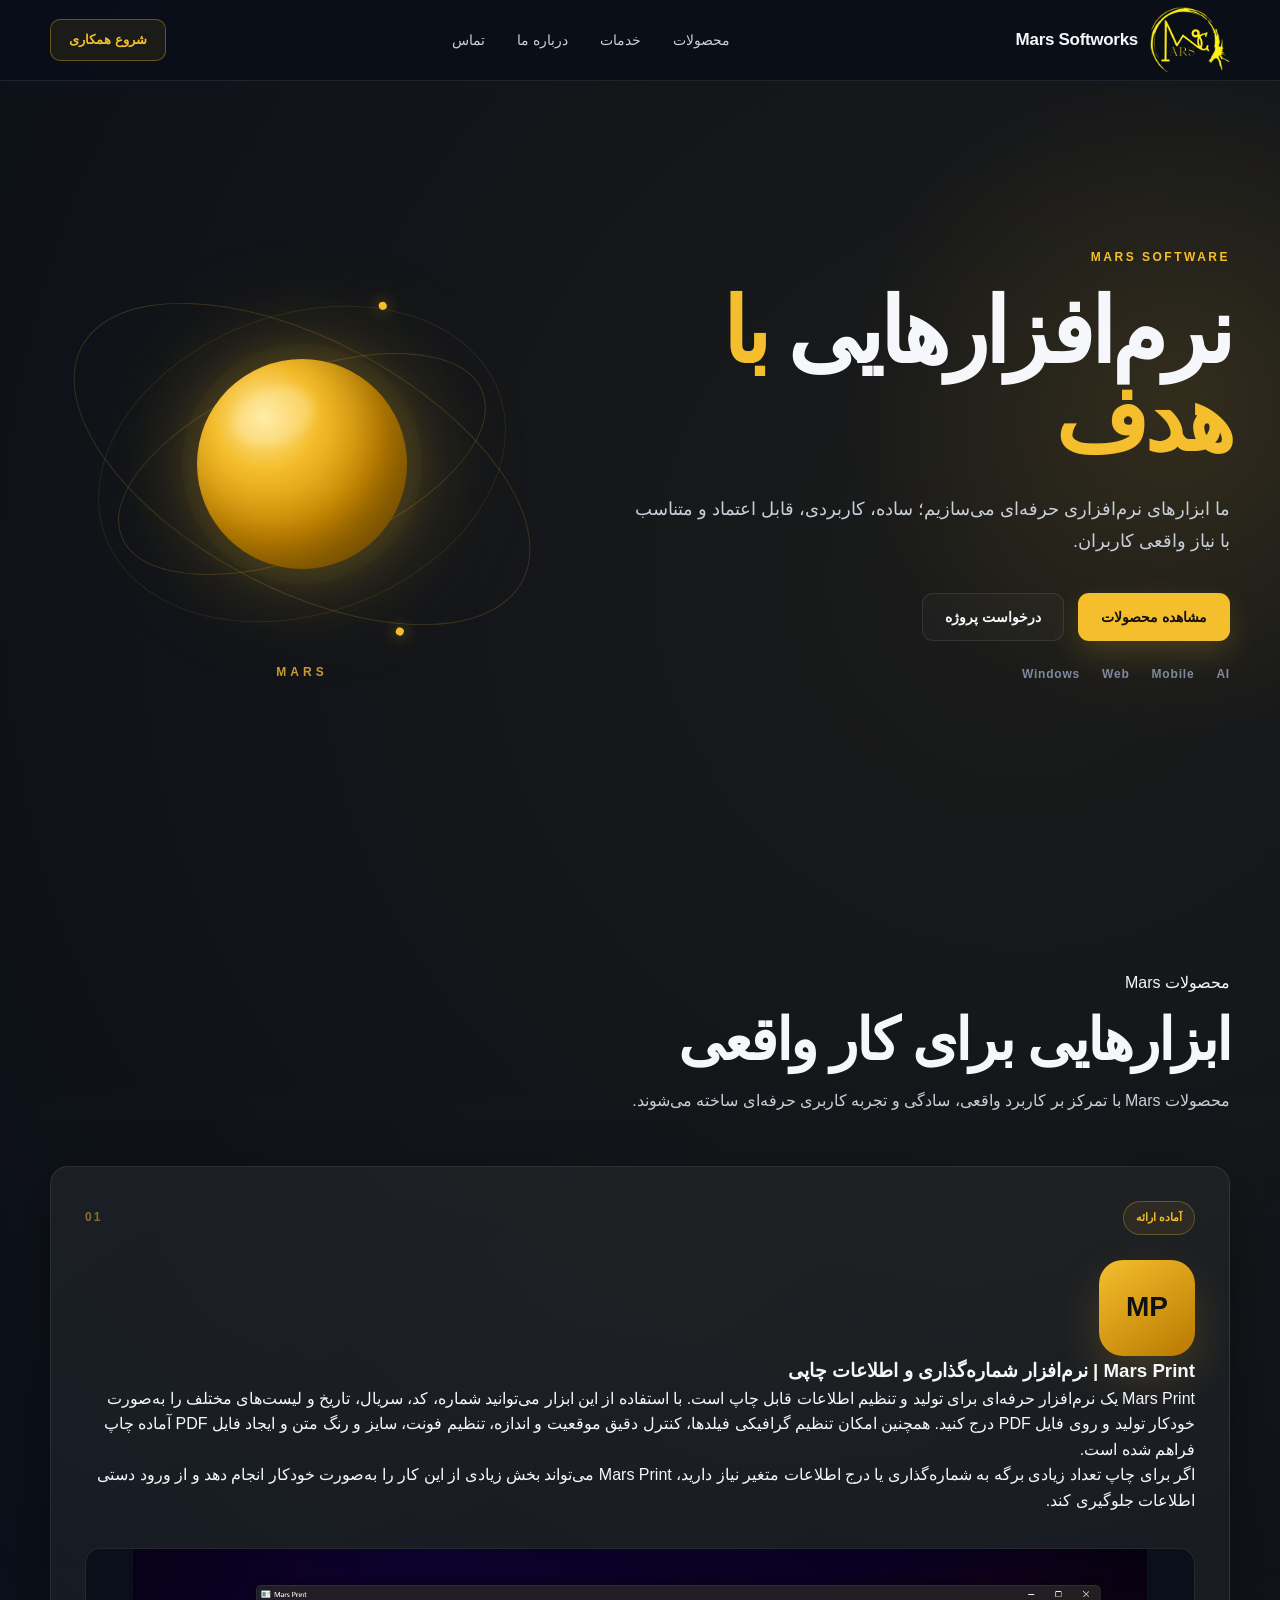
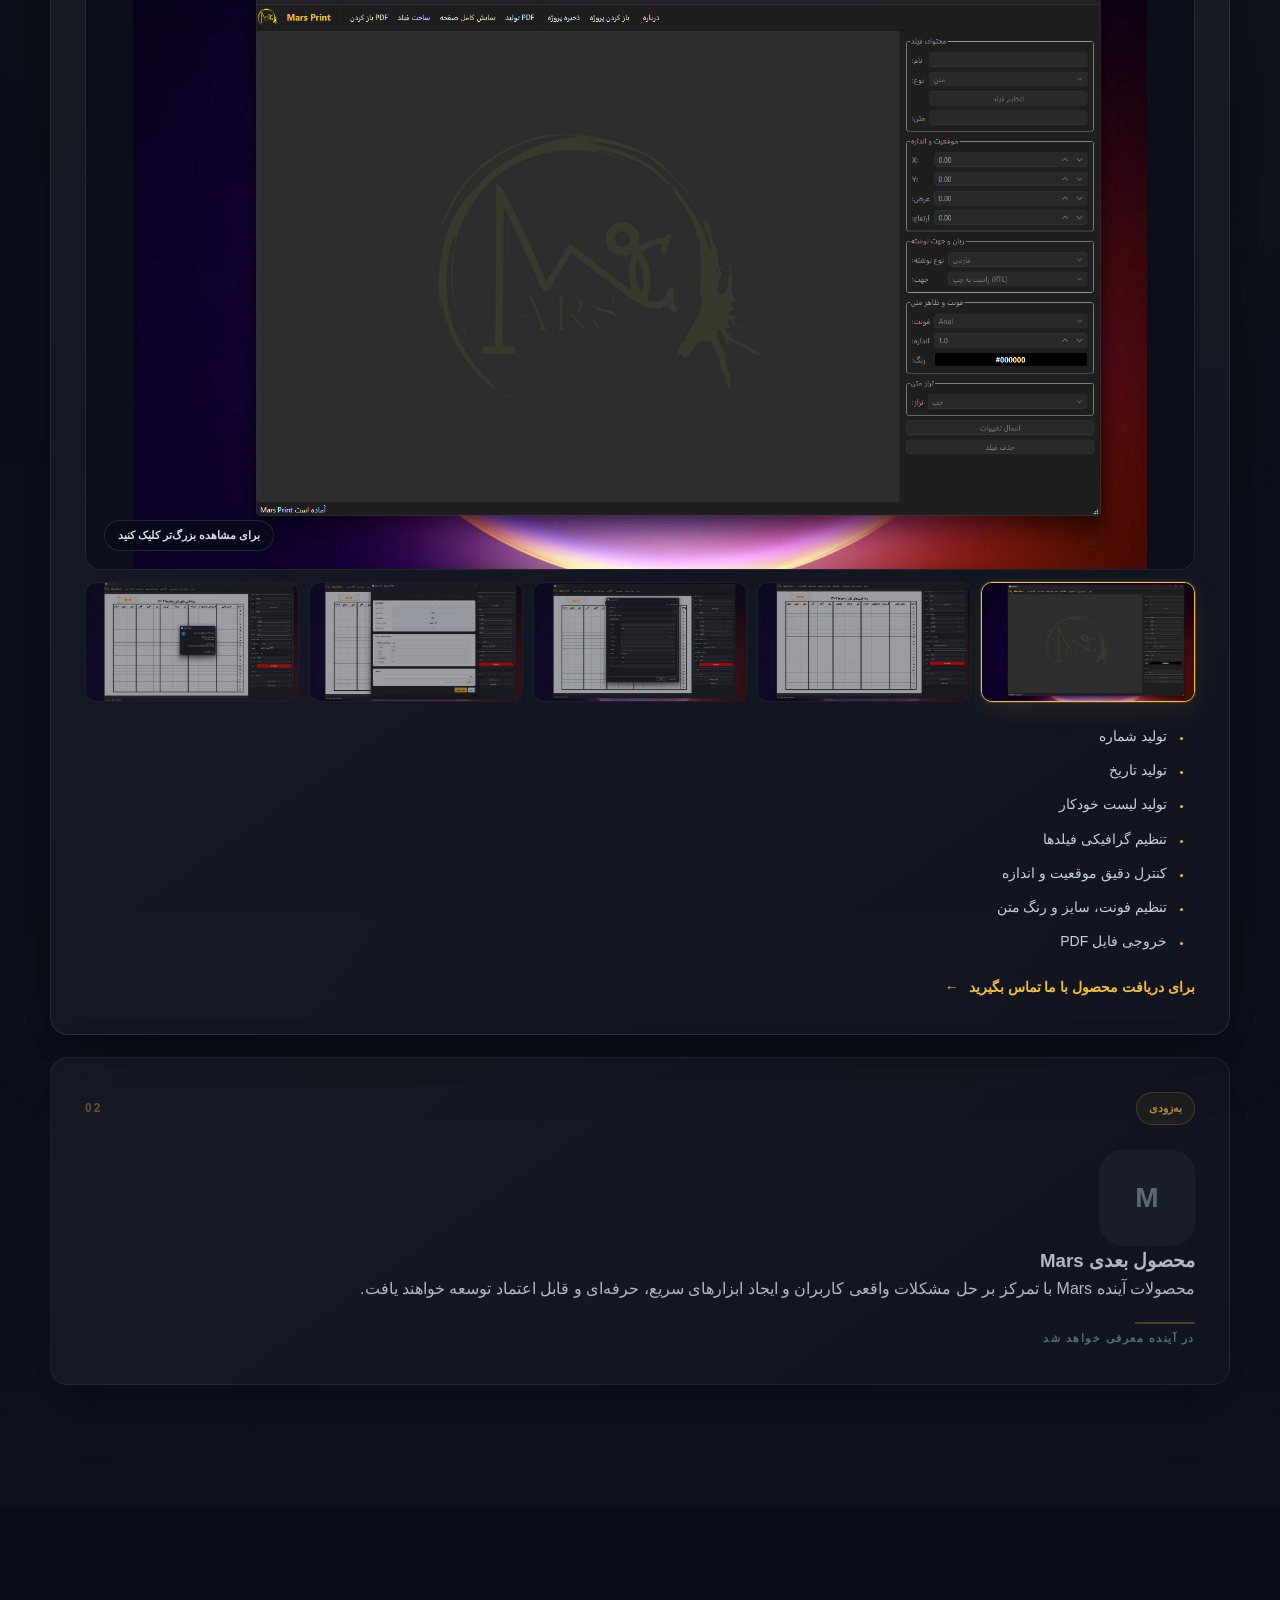
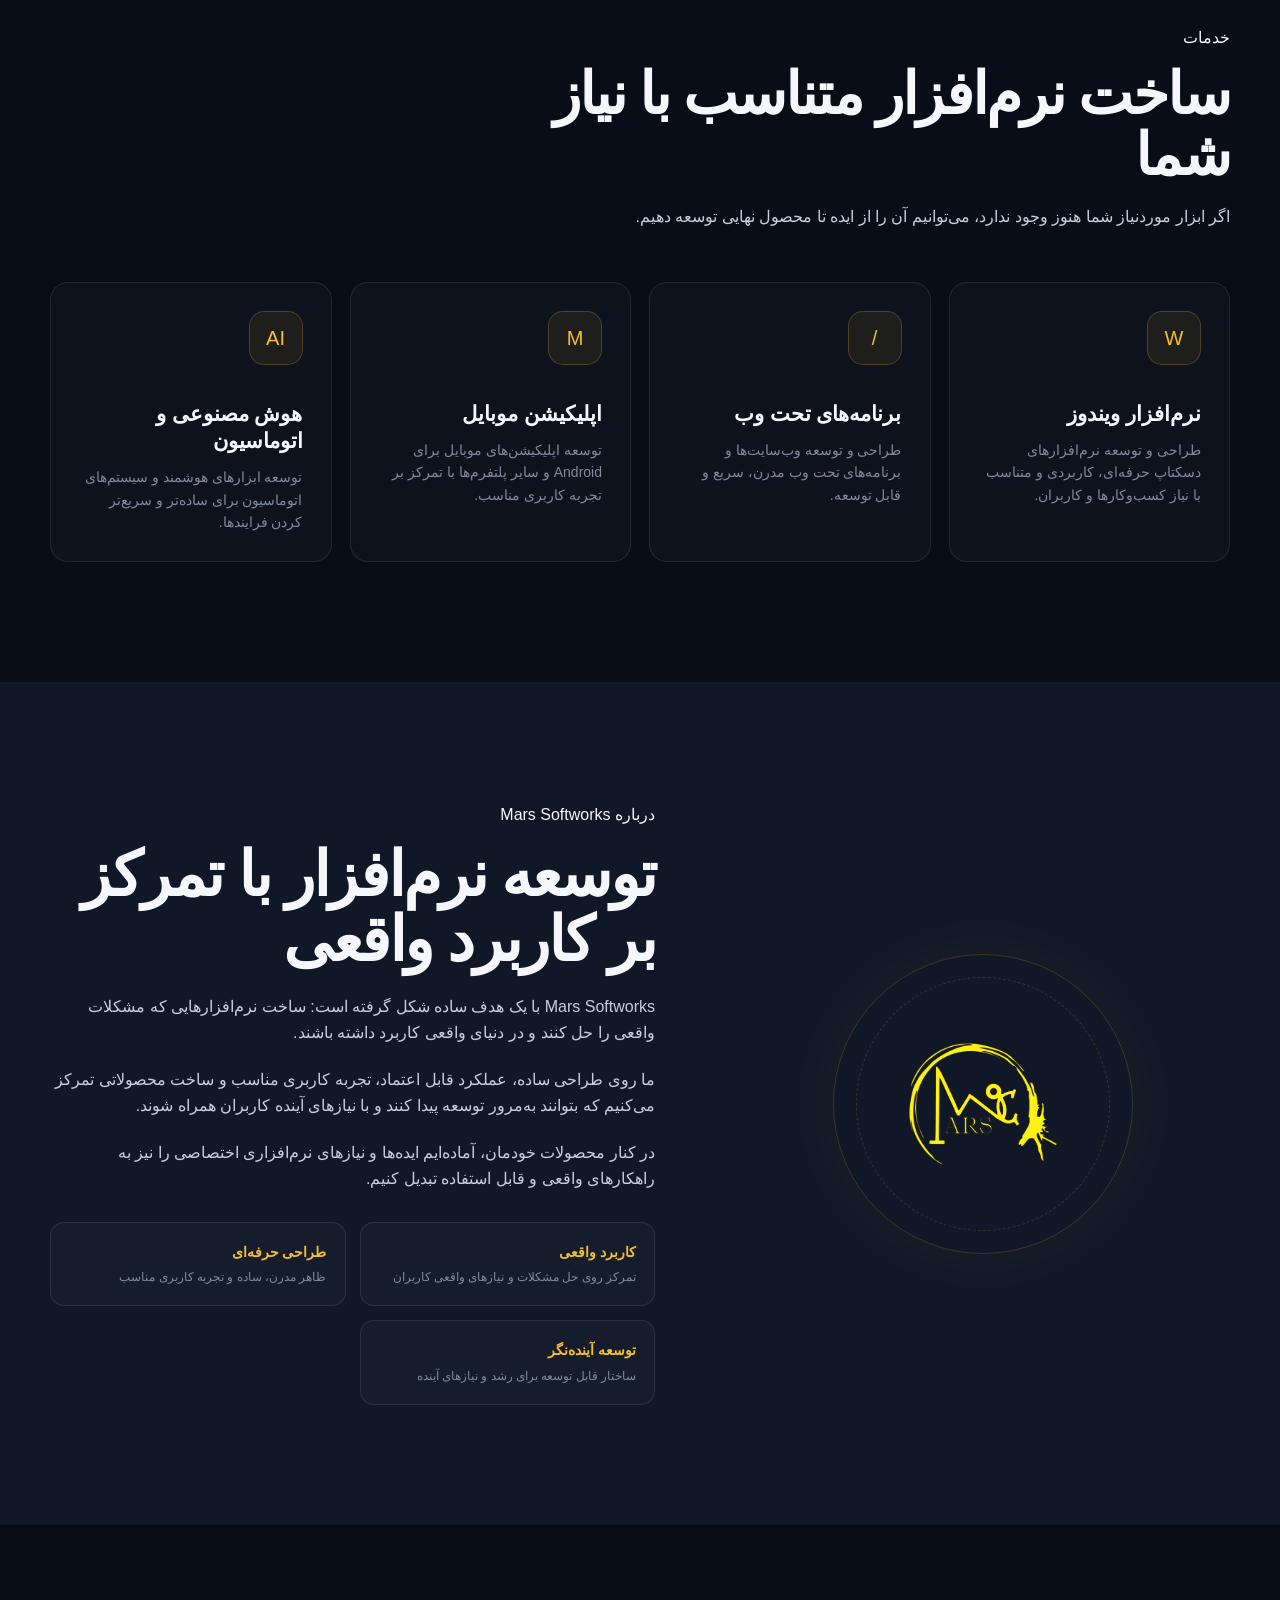
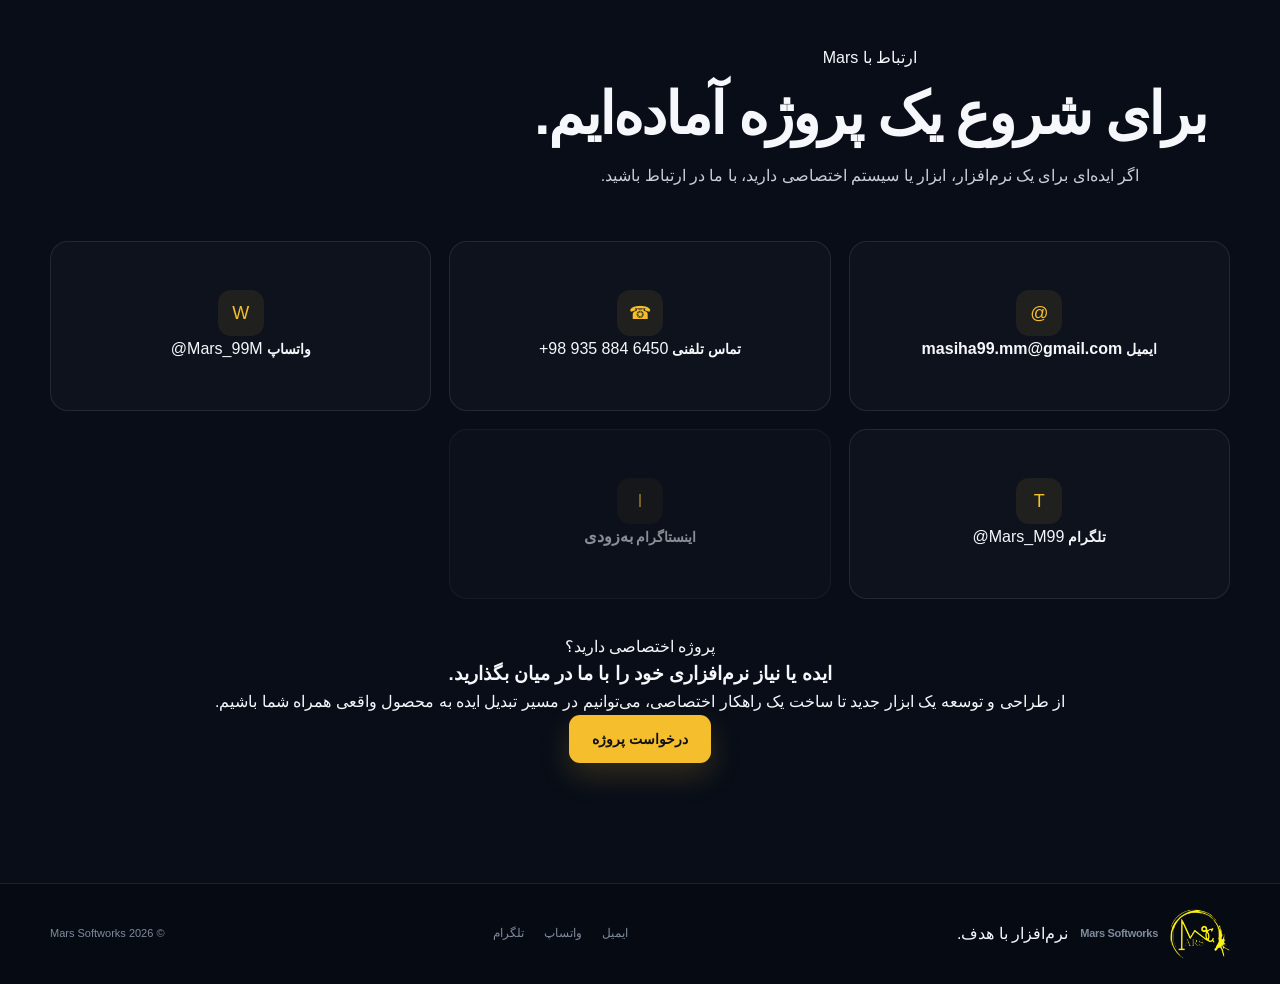
==== index.html @ 49afe0a9 "Initial Mars Softworks website" ====
<!DOCTYPE html>
<html lang="fa" dir="rtl">

<head>

    <meta charset="UTF-8">

    <meta
        name="viewport"
        content="width=device-width, initial-scale=1.0"
    >

    <!-- =========================================================
         اطلاعات پایه SEO
         ========================================================= -->

    <meta
        name="description"
        content="Mars Softworks توسعه‌دهنده نرم‌افزارهای حرفه‌ای ویندوز، وب، موبایل و راهکارهای هوشمند است. Mars Print، نرم‌افزار شماره‌گذاری و تولید اطلاعات قابل چاپ، یکی از محصولات Mars است."
    >

    <meta
        name="robots"
        content="index, follow"
    >

    <meta
        name="author"
        content="Mars Softworks"
    >

    <meta
        name="theme-color"
        content="#080d18"
    >


    <!-- =========================================================
         عنوان صفحه
         ========================================================= -->

    <title>
        Mars Softworks | توسعه نرم‌افزار و Mars Print
    </title>


    <!-- =========================================================
         Open Graph
         برای نمایش بهتر لینک سایت در شبکه‌های اجتماعی
         ========================================================= -->

    <meta
        property="og:type"
        content="website"
    >

    <meta
        property="og:title"
        content="Mars Softworks | نرم‌افزار با هدف"
    >

    <meta
        property="og:description"
        content="توسعه نرم‌افزارهای حرفه‌ای و معرفی محصولات Mars؛ از جمله Mars Print برای شماره‌گذاری و تولید اطلاعات قابل چاپ."
    >

    <meta
        property="og:image"
        content="assets/mars-softworks-logo.png"
    >

    <meta
        property="og:locale"
        content="fa_IR"
    >


    <!-- =========================================================
         Twitter / Social Preview
         ========================================================= -->

    <meta
        name="twitter:card"
        content="summary_large_image"
    >

    <meta
        name="twitter:title"
        content="Mars Softworks | نرم‌افزار با هدف"
    >

    <meta
        name="twitter:description"
        content="توسعه نرم‌افزارهای حرفه‌ای و معرفی محصولات Mars."
    >

    <meta
        name="twitter:image"
        content="assets/mars-softworks-logo.png"
    >


    <!-- =========================================================
         CSS
         ========================================================= -->

    <link
        rel="stylesheet"
        href="style.css"
    >


    <!-- =========================================================
         Structured Data
         معرفی برند Mars Softworks
         ========================================================= -->

    <script type="application/ld+json">
    {
        "@context": "https://schema.org",
        "@type": "Organization",
        "name": "Mars Softworks",
        "description": "توسعه‌دهنده نرم‌افزارهای حرفه‌ای ویندوز، وب، موبایل و راهکارهای هوشمند.",
        "logo": "assets/mars-softworks-logo.png",
        "email": "masiha99.mm@gmail.com",
        "telephone": "+989358846450"
    }
    </script>


    <!-- =========================================================
         Structured Data
         معرفی Mars Print به عنوان محصول نرم‌افزاری
         ========================================================= -->

    <script type="application/ld+json">
    {
        "@context": "https://schema.org",
        "@type": "SoftwareApplication",
        "name": "Mars Print",
        "applicationCategory": "BusinessApplication",
        "operatingSystem": "Windows",
        "description": "نرم‌افزار حرفه‌ای برای تولید، تنظیم و درج شماره، کد، سریال، تاریخ و اطلاعات قابل چاپ و ایجاد فایل PDF آماده چاپ.",
        "publisher": {
            "@type": "Organization",
            "name": "Mars Softworks"
        },
        "image": [
            "assets/images/products/mars_print/1.png",
            "assets/images/products/mars_print/2.png",
            "assets/images/products/mars_print/3.png",
            "assets/images/products/mars_print/4.png",
            "assets/images/products/mars_print/5.png"
        ]
    }
    </script>

</head>


<body>


    <!-- =========================================================
         هدر سایت
         ========================================================= -->

    <header class="site-header">

        <div class="container header-inner">


            <!-- لوگو و نام برند -->

            <a
                href="#top"
                class="brand"
                aria-label="Mars Softworks"
            >

                <img
                    src="assets/mars-softworks-logo.png"
                    alt="لوگوی Mars Softworks"
                    class="brand-logo"
                >

                <span class="brand-name">
                    Mars Softworks
                </span>

            </a>


            <!-- منوی اصلی -->

            <nav
                class="main-nav"
                aria-label="منوی اصلی"
            >

                <a href="#products">
                    محصولات
                </a>

                <a href="#services">
                    خدمات
                </a>

                <a href="#about">
                    درباره ما
                </a>

                <a href="#contact">
                    تماس
                </a>

            </nav>


            <!-- دکمه اصلی هدر -->

            <a
                href="#contact"
                class="header-cta"
            >
                شروع همکاری
            </a>


        </div>

    </header>



    <!-- =========================================================
         محتوای اصلی
         ========================================================= -->

    <main id="top">


        <!-- =====================================================
             بخش Hero
             ===================================================== -->

        <section
            class="hero"
            aria-labelledby="hero-title"
        >

            <div class="container hero-grid">


                <!-- متن Hero -->

                <div class="hero-content">


                    <span class="eyebrow">
                        MARS SOFTWARE
                    </span>


                    <h1 id="hero-title">

                        نرم‌افزارهایی

                        <span>
                            با هدف
                        </span>

                    </h1>


                    <p class="hero-text">

                        ما ابزارهای نرم‌افزاری حرفه‌ای می‌سازیم؛
                        ساده، کاربردی، قابل اعتماد و متناسب با نیاز واقعی کاربران.

                    </p>


                    <div class="hero-actions">

                        <a
                            href="#products"
                            class="btn btn-primary"
                        >
                            مشاهده محصولات
                        </a>


                        <a
                            href="#contact"
                            class="btn btn-secondary"
                        >
                            درخواست پروژه
                        </a>

                    </div>


                    <div class="hero-meta">

                        <span>
                            Windows
                        </span>

                        <span>
                            Web
                        </span>

                        <span>
                            Mobile
                        </span>

                        <span>
                            AI
                        </span>

                    </div>


                </div>



                <!-- =================================================
                     تصویر / المان مریخ
                     ================================================= -->

                <div class="hero-visual">

                    <div class="planet-system">

                        <div class="orbit orbit-1"></div>

                        <div class="orbit orbit-2"></div>

                        <div class="orbit orbit-3"></div>


                        <div class="planet-glow">

                            <div class="planet">

                                <span class="planet-highlight"></span>

                            </div>

                        </div>


                        <div class="planet-label">
                            MARS
                        </div>

                    </div>

                </div>


            </div>

        </section>



        <!-- =====================================================
             محصولات
             ===================================================== -->

        <section
            id="products"
            class="section products-section"
            aria-labelledby="products-title"
        >

            <div class="container">


                <div class="section-heading">

                    <span class="section-kicker">
                        محصولات Mars
                    </span>

                    <h2 id="products-title">
                        ابزارهایی برای کار واقعی
                    </h2>

                    <p>
                        محصولات Mars با تمرکز بر کاربرد واقعی،
                        سادگی و تجربه کاربری حرفه‌ای ساخته می‌شوند.
                    </p>

                </div>



                <div class="products-grid">


                    <!-- =================================================
                         Mars Print
                         ================================================= -->

                    <article class="product-card featured-product">


                        <div class="product-card-top">

                            <span class="product-status">
                                آماده ارائه
                            </span>

                            <span class="product-number">
                                01
                            </span>

                        </div>


                        <div
                            class="product-icon"
                            aria-hidden="true"
                        >
                            MP
                        </div>


                        <h3>
                            Mars Print | نرم‌افزار شماره‌گذاری و اطلاعات چاپی
                        </h3>


                        <p>
                            Mars Print یک نرم‌افزار حرفه‌ای برای تولید و تنظیم اطلاعات قابل چاپ است.
                            با استفاده از این ابزار می‌توانید شماره، کد، سریال، تاریخ و لیست‌های مختلف
                            را به‌صورت خودکار تولید و روی فایل PDF درج کنید.
                            همچنین امکان تنظیم گرافیکی فیلدها، کنترل دقیق موقعیت و اندازه،
                            تنظیم فونت، سایز و رنگ متن و ایجاد فایل PDF آماده چاپ فراهم شده است.
                        </p>


                        <p>
                            اگر برای چاپ تعداد زیادی برگه به شماره‌گذاری یا درج اطلاعات متغیر نیاز دارید،
                            Mars Print می‌تواند بخش زیادی از این کار را به‌صورت خودکار انجام دهد
                            و از ورود دستی اطلاعات جلوگیری کند.
                        </p>



                        <!-- =================================================
                             گالری تصاویر Mars Print
                             ================================================= -->

                        <div class="mars-print-gallery">


                            <!-- تصویر اصلی -->

                            <button
                                type="button"
                                class="mars-print-main-image"
                                data-gallery-open="0"
                                aria-label="مشاهده تصویر بزرگ Mars Print"
                            >

                                <img
                                    src="assets/images/products/mars_print/1.png"
                                    alt="نمای اصلی نرم‌افزار Mars Print برای شماره‌گذاری و چاپ PDF"
                                    id="marsPrintMainImage"
                                >

                                <span class="gallery-zoom-hint">
                                    برای مشاهده بزرگ‌تر کلیک کنید
                                </span>

                            </button>



                            <!-- تصاویر کوچک -->

                            <div
                                class="mars-print-thumbnails"
                                aria-label="تصاویر Mars Print"
                            >


                                <button
                                    type="button"
                                    class="mars-print-thumbnail active"
                                    data-gallery-index="0"
                                    aria-label="مشاهده تصویر ۱ Mars Print"
                                >

                                    <img
                                        src="assets/images/products/mars_print/1.png"
                                        alt="تصویر ۱ نرم‌افزار Mars Print"
                                    >

                                </button>


                                <button
                                    type="button"
                                    class="mars-print-thumbnail"
                                    data-gallery-index="1"
                                    aria-label="مشاهده تصویر ۲ Mars Print"
                                >

                                    <img
                                        src="assets/images/products/mars_print/2.png"
                                        alt="تصویر ۲ نرم‌افزار Mars Print"
                                    >

                                </button>


                                <button
                                    type="button"
                                    class="mars-print-thumbnail"
                                    data-gallery-index="2"
                                    aria-label="مشاهده تصویر ۳ Mars Print"
                                >

                                    <img
                                        src="assets/images/products/mars_print/3.png"
                                        alt="تصویر ۳ نرم‌افزار Mars Print"
                                    >

                                </button>


                                <button
                                    type="button"
                                    class="mars-print-thumbnail"
                                    data-gallery-index="3"
                                    aria-label="مشاهده تصویر ۴ Mars Print"
                                >

                                    <img
                                        src="assets/images/products/mars_print/4.png"
                                        alt="تصویر ۴ نرم‌افزار Mars Print"
                                    >

                                </button>


                                <button
                                    type="button"
                                    class="mars-print-thumbnail"
                                    data-gallery-index="4"
                                    aria-label="مشاهده تصویر ۵ Mars Print"
                                >

                                    <img
                                        src="assets/images/products/mars_print/5.png"
                                        alt="تصویر ۵ نرم‌افزار Mars Print"
                                    >

                                </button>


                            </div>

                        </div>



                        <!-- =================================================
                             قابلیت‌های محصول
                             ================================================= -->

                        <ul class="product-features">

                            <li>
                                تولید شماره
                            </li>

                            <li>
                                تولید تاریخ
                            </li>

                            <li>
                                تولید لیست خودکار
                            </li>

                            <li>
                                تنظیم گرافیکی فیلدها
                            </li>

                            <li>
                                کنترل دقیق موقعیت و اندازه
                            </li>

                            <li>
                                تنظیم فونت، سایز و رنگ متن
                            </li>

                            <li>
                                خروجی فایل PDF
                            </li>

                        </ul>



                        <a
                            href="#contact"
                            class="product-link"
                        >

                            برای دریافت محصول با ما تماس بگیرید

                            <span aria-hidden="true">
                                ←
                            </span>

                        </a>


                    </article>



                    <!-- =================================================
                         محصول آینده
                         ================================================= -->

                    <article class="product-card future-product">


                        <div class="product-card-top">

                            <span class="product-status">
                                به‌زودی
                            </span>

                            <span class="product-number">
                                02
                            </span>

                        </div>


                        <div
                            class="product-icon muted-icon"
                            aria-hidden="true"
                        >
                            M
                        </div>


                        <h3>
                            محصول بعدی Mars
                        </h3>


                        <p>

                            محصولات آینده Mars با تمرکز بر حل
                            مشکلات واقعی کاربران و ایجاد ابزارهای
                            سریع، حرفه‌ای و قابل اعتماد توسعه خواهند یافت.

                        </p>


                        <div
                            class="future-line"
                            aria-hidden="true"
                        >

                            <span></span>

                            <span></span>

                            <span></span>

                        </div>


                        <span class="coming-soon">
                            در آینده معرفی خواهد شد
                        </span>


                    </article>


                </div>


            </div>

        </section>



        <!-- =====================================================
             خدمات
             ===================================================== -->

        <section
            id="services"
            class="section services-section"
            aria-labelledby="services-title"
        >

            <div class="container">


                <div class="section-heading">

                    <span class="section-kicker">
                        خدمات
                    </span>

                    <h2 id="services-title">
                        ساخت نرم‌افزار متناسب با نیاز شما
                    </h2>

                    <p>
                        اگر ابزار موردنیاز شما هنوز وجود ندارد،
                        می‌توانیم آن را از ایده تا محصول نهایی توسعه دهیم.
                    </p>

                </div>



                <div class="services-grid">


                    <!-- Windows -->

                    <article class="service-card">

                        <div
                            class="service-icon"
                            aria-hidden="true"
                        >
                            W
                        </div>

                        <h3>
                            نرم‌افزار ویندوز
                        </h3>

                        <p>
                            طراحی و توسعه نرم‌افزارهای دسکتاپ حرفه‌ای،
                            کاربردی و متناسب با نیاز کسب‌وکارها و کاربران.
                        </p>

                    </article>



                    <!-- Web -->

                    <article class="service-card">

                        <div
                            class="service-icon"
                            aria-hidden="true"
                        >
                            /
                        </div>

                        <h3>
                            برنامه‌های تحت وب
                        </h3>

                        <p>
                            طراحی و توسعه وب‌سایت‌ها و برنامه‌های تحت وب
                            مدرن، سریع و قابل توسعه.
                        </p>

                    </article>



                    <!-- Mobile -->

                    <article class="service-card">

                        <div
                            class="service-icon"
                            aria-hidden="true"
                        >
                            M
                        </div>

                        <h3>
                            اپلیکیشن موبایل
                        </h3>

                        <p>
                            توسعه اپلیکیشن‌های موبایل برای Android و سایر
                            پلتفرم‌ها با تمرکز بر تجربه کاربری مناسب.
                        </p>

                    </article>



                    <!-- AI -->

                    <article class="service-card">

                        <div
                            class="service-icon"
                            aria-hidden="true"
                        >
                            AI
                        </div>

                        <h3>
                            هوش مصنوعی و اتوماسیون
                        </h3>

                        <p>
                            توسعه ابزارهای هوشمند و سیستم‌های اتوماسیون
                            برای ساده‌تر و سریع‌تر کردن فرایندها.
                        </p>

                    </article>


                </div>


            </div>

        </section>



        <!-- =====================================================
             درباره Mars
             ===================================================== -->

        <section
            id="about"
            class="section about-section"
            aria-labelledby="about-title"
        >

            <div class="container about-grid">


                <div class="about-visual">

                    <div class="about-logo-ring">

                        <img
                            src="assets/mars-softworks-logo.png"
                            alt="لوگوی Mars Softworks"
                        >

                    </div>

                </div>



                <div class="about-content">

                    <span class="section-kicker">
                        درباره Mars Softworks
                    </span>


                    <h2 id="about-title">
                        توسعه نرم‌افزار با تمرکز بر کاربرد واقعی
                    </h2>


                    <p>
                        Mars Softworks با یک هدف ساده شکل گرفته است:
                        ساخت نرم‌افزارهایی که مشکلات واقعی را حل کنند و در دنیای واقعی کاربرد داشته باشند.
                    </p>


                    <p>
                        ما روی طراحی ساده، عملکرد قابل اعتماد، تجربه کاربری مناسب و ساخت محصولاتی تمرکز می‌کنیم
                        که بتوانند به‌مرور توسعه پیدا کنند و با نیازهای آینده کاربران همراه شوند.
                    </p>


                    <p>
                        در کنار محصولات خودمان، آماده‌ایم ایده‌ها و نیازهای نرم‌افزاری اختصاصی را نیز
                        به راهکارهای واقعی و قابل استفاده تبدیل کنیم.
                    </p>



                    <div class="about-points">


                        <div class="about-point">

                            <strong>
                                کاربرد واقعی
                            </strong>

                            <span>
                                تمرکز روی حل مشکلات و نیازهای واقعی کاربران
                            </span>

                        </div>


                        <div class="about-point">

                            <strong>
                                طراحی حرفه‌ای
                            </strong>

                            <span>
                                ظاهر مدرن، ساده و تجربه کاربری مناسب
                            </span>

                        </div>


                        <div class="about-point">

                            <strong>
                                توسعه آینده‌نگر
                            </strong>

                            <span>
                                ساختار قابل توسعه برای رشد و نیازهای آینده
                            </span>

                        </div>


                    </div>


                </div>


            </div>

        </section>



        <!-- =====================================================
             تماس
             ===================================================== -->

        <section
            id="contact"
            class="section contact-section"
            aria-labelledby="contact-title"
        >

            <div class="container">


                <div class="section-heading contact-heading">

                    <span class="section-kicker">
                        ارتباط با Mars
                    </span>

                    <h2 id="contact-title">
                        برای شروع یک پروژه آماده‌ایم.
                    </h2>

                    <p>
                        اگر ایده‌ای برای یک نرم‌افزار،
                        ابزار یا سیستم اختصاصی دارید،
                        با ما در ارتباط باشید.
                    </p>

                </div>



                <div class="contact-grid">


                    <!-- =================================================
                         ایمیل
                         ================================================= -->

                    <a
                        href="mailto:masiha99.mm@gmail.com"
                        class="contact-card"
                    >

                        <span
                            class="contact-icon"
                            aria-hidden="true"
                        >
                            @
                        </span>

                        <div>

                            <span class="contact-label">
                                ایمیل
                            </span>

                            <strong>
                                masiha99.mm@gmail.com
                            </strong>

                        </div>

                    </a>



                    <!-- =================================================
                         تماس تلفنی
                         ================================================= -->

                    <a
                        href="tel:+989358846450"
                        class="contact-card"
                    >

                        <span
                            class="contact-icon"
                            aria-hidden="true"
                        >
                            ☎
                        </span>

                        <div>

                            <span class="contact-label">
                                تماس تلفنی
                            </span>

                            <span class="contact-ltr">
                                +98 935 884 6450
                            </span>

                        </div>

                    </a>



                    <!-- =================================================
                         واتساپ
                         ================================================= -->

                    <a
                        href="https://wa.me/989358846450"
                        target="_blank"
                        rel="noopener noreferrer"
                        class="contact-card"
                    >

                        <span
                            class="contact-icon"
                            aria-hidden="true"
                        >
                            W
                        </span>

                        <div>

                            <span class="contact-label">
                                واتساپ
                            </span>

                            <span class="contact-ltr">
                                @Mars_99M
                            </span>

                        </div>

                    </a>



                    <!-- =================================================
                         تلگرام
                         ================================================= -->

                    <a
                        href="https://t.me/Mars_M99"
                        target="_blank"
                        rel="noopener noreferrer"
                        class="contact-card"
                    >

                        <span
                            class="contact-icon"
                            aria-hidden="true"
                        >
                            T
                        </span>

                        <div>

                            <span class="contact-label">
                                تلگرام
                            </span>

                            <span class="contact-ltr">
                                @Mars_M99
                            </span>

                        </div>

                    </a>



                    <!-- =================================================
                         اینستاگرام
                         ================================================= -->

                    <div class="contact-card contact-card-disabled">

                        <span
                            class="contact-icon"
                            aria-hidden="true"
                        >
                            I
                        </span>

                        <div>

                            <span class="contact-label">
                                اینستاگرام
                            </span>

                            <strong>
                                به‌زودی
                            </strong>

                        </div>

                    </div>


                </div>



                <!-- =================================================
                     درخواست پروژه
                     ================================================= -->

                <div class="contact-cta">

                    <div class="section-kicker">
                        پروژه اختصاصی دارید؟
                    </div>

                    <h3>
                        ایده یا نیاز نرم‌افزاری خود را با ما در میان بگذارید.
                    </h3>

                    <p>
                        از طراحی و توسعه یک ابزار جدید تا ساخت یک راهکار اختصاصی،
                        می‌توانیم در مسیر تبدیل ایده به محصول واقعی همراه شما باشیم.
                    </p>

                    <a
                        href="request-project.html"
                        class="btn btn-primary"
                    >
                        درخواست پروژه
                    </a>

                </div>


            </div>

        </section>


    </main>



    <!-- =========================================================
         فوتر
         ========================================================= -->

    <footer class="site-footer">

        <div class="container footer-inner">


            <div class="footer-brand">

                <a
                    href="#top"
                    class="brand"
                    aria-label="Mars Softworks"
                >

                    <img
                        src="assets/mars-softworks-logo.png"
                        alt="لوگوی Mars Softworks"
                        class="brand-logo"
                    >

                    <span class="brand-name">
                        Mars Softworks
                    </span>

                </a>


                <p>
                    نرم‌افزار با هدف.
                </p>

            </div>



            <div class="footer-contact">

                <a
                    href="mailto:masiha99.mm@gmail.com"
                >
                    ایمیل
                </a>


                <a
                    href="https://wa.me/989358846450"
                    target="_blank"
                    rel="noopener noreferrer"
                >
                    واتساپ
                </a>


                <a
                    href="https://t.me/Mars_M99"
                    target="_blank"
                    rel="noopener noreferrer"
                >
                    تلگرام
                </a>

            </div>



            <div class="footer-copy">

                © 2026 Mars Softworks

            </div>


        </div>

    </footer>



    <!-- =========================================================
         پنجره بزرگ‌نمایی تصاویر Mars Print
         ========================================================= -->

    <div
        class="mars-lightbox"
        id="marsPrintLightbox"
        aria-hidden="true"
    >

        <div class="mars-lightbox-backdrop"></div>


        <button
            type="button"
            class="mars-lightbox-close"
            id="marsPrintLightboxClose"
            aria-label="بستن تصویر"
        >
            ×
        </button>


        <button
            type="button"
            class="mars-lightbox-nav mars-lightbox-prev"
            id="marsPrintLightboxPrev"
            aria-label="تصویر قبلی"
        >
            ‹
        </button>


        <div class="mars-lightbox-content">

            <img
                src=""
                alt=""
                id="marsPrintLightboxImage"
            >

            <div
                class="mars-lightbox-counter"
                id="marsPrintLightboxCounter"
            >
                1 / 5
            </div>

        </div>


        <button
            type="button"
            class="mars-lightbox-nav mars-lightbox-next"
            id="marsPrintLightboxNext"
            aria-label="تصویر بعدی"
        >
            ›
        </button>

    </div>



    <!-- =========================================================
         JavaScript
         ========================================================= -->

    <script src="script.js"></script>


</body>

</html>
---- style.css ----
/* =========================================================
   Mars Softworks
   استایل اصلی وب‌سایت
   ========================================================= */


/* =========================================================
   تنظیمات پایه
   ========================================================= */

   :root {
    --mars-yellow: #f5be2d;
    --mars-yellow-soft: #ffd968;
    --mars-yellow-dark: #d99d0b;

    --mars-navy: #080d18;
    --mars-navy-light: #101827;
    --mars-panel: #121b2b;
    --mars-panel-light: #172236;

    --mars-white: #f5f7fb;
    --mars-text: #c8cfda;
    --mars-muted: #7f8a9d;

    --border: rgba(255, 255, 255, 0.09);
    --border-strong: rgba(255, 255, 255, 0.14);

    --container: 1180px;
    --radius: 18px;

    --shadow:
        0 20px 60px rgba(0, 0, 0, 0.35);

    --shadow-soft:
        0 12px 35px rgba(0, 0, 0, 0.22);
}


/* =========================================================
   Reset
   ========================================================= */

* {
    margin: 0;
    padding: 0;
    box-sizing: border-box;
}

html {
    scroll-behavior: smooth;
}

body {
    min-height: 100vh;

    background:
        radial-gradient(
            circle at 80% 10%,
            rgba(245, 190, 45, 0.08),
            transparent 30%
        ),
        var(--mars-navy);

    color: var(--mars-white);

    font-family:
        Inter,
        "Segoe UI",
        Tahoma,
        Arial,
        sans-serif;

    line-height: 1.6;

    overflow-x: hidden;
}

img {
    max-width: 100%;
}

a {
    color: inherit;
    text-decoration: none;
}

button,
a {
    -webkit-tap-highlight-color: transparent;
}


/* =========================================================
   کانتینر اصلی
   ========================================================= */

.container {
    width: min(
        calc(100% - 48px),
        var(--container)
    );

    margin-inline: auto;
}


/* =========================================================
   Header
   ========================================================= */

.site-header {
    position: fixed;

    top: 0;
    left: 0;
    right: 0;

    z-index: 100;

    background:
        rgba(8, 13, 24, 0.78);

    border-bottom:
        1px solid var(--border);

    backdrop-filter:
        blur(18px);

    -webkit-backdrop-filter:
        blur(18px);
}

.header-inner {
    min-height: 78px;

    display: flex;
    align-items: center;
    justify-content: space-between;

    gap: 30px;
}


/* =========================================================
   برند
   ========================================================= */

.brand {
    display: inline-flex;

    align-items: center;

    gap: 12px;

    font-weight: 700;
}

.brand-name {
    font-size: 17px;

    letter-spacing:
        -0.3px;
}


/* =========================================================
   لوگوی هدر
   ========================================================= */

.site-header .brand-logo {
    width: 80px;
    height: 80px;

    object-fit: contain;

    display: block;

    flex-shrink: 0;
}


/* =========================================================
   لوگوی فوتر
   ========================================================= */

.site-footer .brand-logo {
    width: 60px;
    height: 60px;

    object-fit: contain;

    display: block;

    flex-shrink: 0;
}


/* =========================================================
   برند قدیمی - در صورت وجود
   ========================================================= */

.brand-mark {
    width: 38px;
    height: 38px;

    display: grid;
    place-items: center;

    border-radius: 11px;

    background:
        linear-gradient(
            145deg,
            var(--mars-yellow),
            var(--mars-yellow-dark)
        );

    color: #111;

    font-size: 18px;
    font-weight: 900;

    box-shadow:
        0 8px 25px
        rgba(245, 190, 45, 0.2);
}


/* =========================================================
   منوی اصلی
   ========================================================= */

.main-nav {
    display: flex;

    align-items: center;

    gap: 32px;
}

.main-nav a {
    position: relative;

    color: var(--mars-text);

    font-size: 14px;
    font-weight: 500;

    transition:
        color 0.25s ease;
}

.main-nav a::after {
    content: "";

    position: absolute;

    left: 0;
    right: 0;

    bottom: -8px;

    height: 2px;

    background:
        var(--mars-yellow);

    transform:
        scaleX(0);

    transform-origin:
        center;

    transition:
        transform 0.25s ease;
}

.main-nav a:hover {
    color: var(--mars-white);
}

.main-nav a:hover::after {
    transform:
        scaleX(1);
}


/* =========================================================
   دکمه Header
   ========================================================= */

.header-cta {
    min-height: 42px;

    display: inline-flex;

    align-items: center;
    justify-content: center;

    padding:
        0 18px;

    border:
        1px solid
        rgba(245, 190, 45, 0.35);

    border-radius: 10px;

    background:
        rgba(245, 190, 45, 0.08);

    color:
        var(--mars-yellow);

    font-size: 13px;
    font-weight: 700;

    transition:
        background 0.25s ease,
        border-color 0.25s ease,
        transform 0.25s ease;
}

.header-cta:hover {
    background:
        rgba(245, 190, 45, 0.15);

    border-color:
        rgba(245, 190, 45, 0.6);

    transform:
        translateY(-2px);
}


/* =========================================================
   Hero
   ========================================================= */

.hero {
    min-height: 850px;

    padding-top: 78px;

    display: flex;

    align-items: center;

    position: relative;

    overflow: hidden;
}

.hero::before {
    content: "";

    position: absolute;

    width: 700px;
    height: 700px;

    right: -250px;
    top: 50px;

    border-radius: 50%;

    background:
        radial-gradient(
            circle,
            rgba(245, 190, 45, 0.12),
            transparent 68%
        );

    pointer-events: none;
}

.hero-grid {
    display: grid;

    grid-template-columns:
        minmax(0, 1.1fr)
        minmax(380px, 0.9fr);

    align-items: center;

    gap: 60px;

    position: relative;

    z-index: 2;
}

.hero-text {
    max-width: 680px;
}

.eyebrow,
.section-label {
    display: inline-block;

    color:
        var(--mars-yellow);

    font-size: 12px;
    font-weight: 800;

    letter-spacing:
        2.5px;
}

.hero h1 {
    margin-top: 20px;

    max-width: 760px;

    font-size:
        clamp(52px, 7vw, 92px);

    line-height:
        0.98;

    letter-spacing:
        -4px;
}

.hero h1 span {
    color:
        var(--mars-yellow);
}

.hero p {
    max-width: 600px;

    margin-top: 28px;

    color:
        var(--mars-text);

    font-size: 18px;

    line-height:
        1.8;
}


/* =========================================================
   دکمه‌های Hero
   ========================================================= */

.hero-actions {
    margin-top: 36px;

    display: flex;

    flex-wrap: wrap;

    gap: 14px;
}

/* =========================================================
   اطلاعات پلتفرم‌های Hero
   ========================================================= */

   .hero-meta {
    margin-top: 24px;

    display: flex;

    align-items: center;

    gap: 22px;

    direction: ltr;

    width: fit-content;

    margin-right: 0;

    margin-left: auto;

    color:
        var(--mars-muted);

    font-size: 12px;

    font-weight: 600;

    letter-spacing: 0.8px;
}

/* کلاس اصلی جدید */

.btn,
.button {
    min-height: 48px;

    display: inline-flex;

    align-items: center;
    justify-content: center;

    padding:
        0 22px;

    border-radius: 11px;

    border: 1px solid transparent;

    font-size: 14px;
    font-weight: 700;

    cursor: pointer;

    transition:
        transform 0.25s ease,
        box-shadow 0.25s ease,
        background 0.25s ease,
        border-color 0.25s ease;
}

.btn:hover,
.button:hover {
    transform:
        translateY(-2px);
}


/* دکمه اصلی */

.btn-primary,
.button-primary {
    background:
        var(--mars-yellow);

    color:
        #111;

    box-shadow:
        0 12px 30px
        rgba(245, 190, 45, 0.18);
}

.btn-primary:hover,
.button-primary:hover {
    background:
        var(--mars-yellow-soft);

    box-shadow:
        0 16px 38px
        rgba(245, 190, 45, 0.28);
}


/* دکمه ثانویه */

.btn-secondary,
.button-secondary {
    border:
        1px solid var(--border);

    background:
        rgba(255, 255, 255, 0.025);

    color:
        var(--mars-white);
}

.btn-secondary:hover,
.button-secondary:hover {
    background:
        rgba(255, 255, 255, 0.07);

    border-color:
        var(--border-strong);
}



/* =========================================================
   تصویر/سیستم Mars در Hero
   ========================================================= */

.hero-visual {
    min-height: 520px;

    position: relative;

    display: grid;

    place-items: center;
}


/* سیستم جدید Mars */

.planet-system {
    width: 100%;
    height: 520px;

    position: relative;

    display: grid;

    place-items: center;
}


/* مدارها */

.orbit {
    position: absolute;

    border:
        1px solid
        rgba(245, 190, 45, 0.18);

    border-radius: 50%;

    pointer-events: none;
}

.orbit-1 {
    width: 390px;
    height: 180px;

    transform:
        rotate(-22deg);

    animation:
        orbitRotate 18s linear infinite;
}

.orbit-2 {
    width: 500px;
    height: 250px;

    transform:
        rotate(28deg);

    animation:
        orbitRotate 28s linear infinite reverse;
}

.orbit-3 {
    width: 300px;
    height: 420px;

    transform:
        rotate(70deg);

    border-color:
        rgba(245, 190, 45, 0.10);

    animation:
        orbitRotate 32s linear infinite;
}


/* نقاط مدار */

.orbit::after {
    content: "";

    position: absolute;

    width: 8px;
    height: 8px;

    border-radius: 50%;

    background:
        var(--mars-yellow);

    box-shadow:
        0 0 15px
        rgba(245, 190, 45, 0.7);
}

.orbit-1::after {
    top: 12px;
    left: 50%;
}

.orbit-2::after {
    bottom: 18px;
    right: 16%;
}

.orbit-3::after {
    top: 18%;
    left: 8%;
}


/* هاله Mars */

.planet-glow {
    position: relative;

    width: 290px;
    height: 290px;

    display: grid;

    place-items: center;

    border-radius: 50%;

    background:
        radial-gradient(
            circle,
            rgba(245, 190, 45, 0.16),
            transparent 68%
        );

    filter:
        drop-shadow(
            0 0 60px
            rgba(245, 190, 45, 0.16)
        );
}


/* خود سیاره */

.planet {
    width: 210px;
    height: 210px;

    position: relative;

    border-radius: 50%;

    background:
        radial-gradient(
            circle at 32% 28%,
            #ffe9a0 0%,
            #f5be2d 25%,
            #c88700 58%,
            #765000 100%
        );

    box-shadow:
        0 0 0 15px
        rgba(245, 190, 45, 0.025),

        0 0 90px
        rgba(245, 190, 45, 0.22),

        inset -25px -25px 45px
        rgba(0, 0, 0, 0.25);

    animation:
        marsFloat 6s ease-in-out infinite;

    overflow: hidden;

    z-index: 3;
}


/* نور روی سیاره */

.planet-highlight {
    position: absolute;

    width: 85px;
    height: 55px;

    left: 34px;
    top: 30px;

    border-radius: 50%;

    background:
        rgba(255, 242, 190, 0.28);

    filter:
        blur(5px);

    transform:
        rotate(-18deg);
}


/* برچسب Mars */

.planet-label {
    position: absolute;

    bottom: 42px;

    left: 50%;

    transform:
        translateX(-50%);

    z-index: 5;

    color:
        rgba(245, 190, 45, 0.8);

    font-size: 12px;

    font-weight: 900;

    letter-spacing:
        4px;
}


/* =========================================================
   سیستم قدیمی Mars - برای سازگاری
   ========================================================= */

.mars-core {
    width: 210px;
    height: 210px;

    display: grid;
    place-items: center;

    border-radius: 50%;

    background:
        radial-gradient(
            circle at 32% 28%,
            #ffe9a0 0%,
            #f5be2d 25%,
            #c88700 58%,
            #765000 100%
        );

    color:
        #17120a;

    font-size: 92px;
    font-weight: 900;

    box-shadow:
        0 0 0 15px
        rgba(245, 190, 45, 0.025),

        0 0 90px
        rgba(245, 190, 45, 0.22),

        inset -25px -25px 45px
        rgba(0, 0, 0, 0.25);

    position: relative;

    z-index: 3;

    animation:
        marsFloat 6s ease-in-out infinite;
}

.mars-core::before {
    content: "";

    position: absolute;

    width: 42px;
    height: 26px;

    left: 48px;
    top: 62px;

    border-radius: 50%;

    background:
        rgba(92, 57, 0, 0.22);

    transform:
        rotate(-18deg);
}

.mars-core::after {
    content: "";

    position: absolute;

    width: 26px;
    height: 18px;

    right: 42px;
    bottom: 55px;

    border-radius: 50%;

    background:
        rgba(92, 57, 0, 0.18);

    transform:
        rotate(25deg);
}

.mars-orbit {
    position: absolute;

    border:
        1px solid
        rgba(245, 190, 45, 0.18);

    border-radius: 50%;

    animation:
        orbitRotate 18s linear infinite;
}

.orbit-one {
    width: 390px;
    height: 180px;

    transform:
        rotate(-22deg);
}

.orbit-two {
    width: 500px;
    height: 250px;

    transform:
        rotate(28deg);

    animation-duration:
        28s;

    animation-direction:
        reverse;
}

.orbit-one::after,
.orbit-two::after {
    content: "";

    position: absolute;

    width: 8px;
    height: 8px;

    border-radius: 50%;

    background:
        var(--mars-yellow);

    box-shadow:
        0 0 15px
        rgba(245, 190, 45, 0.7);
}

.orbit-one::after {
    top: 12px;
    left: 50%;
}

.orbit-two::after {
    bottom: 18px;
    right: 16%;
}


/* =========================================================
   Sections
   ========================================================= */

.section {
    padding:
        120px 0;
}

.section-heading {
    max-width: 720px;

    margin-bottom: 52px;
}

.section-heading h2 {
    margin-top: 14px;

    font-size:
        clamp(36px, 5vw, 58px);

    line-height:
        1.05;

    letter-spacing:
        -2px;
}

.section-heading p {
    margin-top: 18px;

    color:
        var(--mars-text);

    font-size: 16px;
}


/* =========================================================
   محصولات
   ========================================================= */

.products-section {
    background:
        linear-gradient(
            180deg,
            transparent,
            rgba(255, 255, 255, 0.018)
        );
}

.products-grid {
    display: grid;

    grid-template-columns:
        1fr;

    gap: 22px;
}

.product-card {
    position: relative;

    padding: 34px;

    border:
        1px solid var(--border);

    border-radius:
        var(--radius);

    background:
        linear-gradient(
            145deg,
            rgba(255, 255, 255, 0.055),
            rgba(255, 255, 255, 0.018)
        );

    box-shadow:
        var(--shadow);

    transition:
        transform 0.3s ease,
        border-color 0.3s ease,
        background 0.3s ease;
}

.product-card:hover {
    transform:
        translateY(-5px);

    border-color:
        rgba(245, 190, 45, 0.3);

    background:
        linear-gradient(
            145deg,
            rgba(255, 255, 255, 0.07),
            rgba(255, 255, 255, 0.025)
        );
}

.product-card-top {
    display: flex;

    align-items: center;

    justify-content: space-between;

    gap: 20px;

    margin-bottom: 25px;
}

.product-icon {
    width: 96px;
    height: 96px;

    flex-shrink: 0;

    display: grid;
    place-items: center;

    border-radius: 24px;

    background:
        linear-gradient(
            145deg,
            var(--mars-yellow),
            #b87900
        );

    color:
        #111;

    font-size: 28px;
    font-weight: 900;

    box-shadow:
        0 20px 45px
        rgba(245, 190, 45, 0.18);
}

.product-status {
    padding:
        7px 12px;

    border:
        1px solid
        rgba(245, 190, 45, 0.28);

    border-radius: 999px;

    background:
        rgba(245, 190, 45, 0.07);

    color:
        var(--mars-yellow);

    font-size: 11px;
    font-weight: 800;
}

.product-number {
    color:
        rgba(245, 190, 45, 0.5);

    font-size: 12px;

    font-weight: 800;

    letter-spacing:
        2px;
}

.product-category {
    color:
        var(--mars-yellow);

    font-size: 11px;
    font-weight: 800;

    letter-spacing:
        2px;
}

.product-info h3 {
    margin-top: 8px;

    font-size: 32px;

    line-height: 1.15;
}

.product-info p {
    max-width: 720px;

    margin-top: 12px;

    color:
        var(--mars-text);

    font-size: 15px;
}

/* =========================================================
   قابلیت‌های محصول
   ========================================================= */

   .product-features {
    display: flex;

    flex-direction: column;

    gap: 9px;

    margin-top: 22px;

    padding:
        0 24px 0 0;

    list-style-position:
        outside;

    direction:
        rtl;
}

.product-features li {
    padding-right:
        4px;

    color:
        var(--mars-text);

    font-size:
        14px;

    line-height:
        1.8;
}

.product-features li::marker {
    color:
        var(--mars-yellow);

    font-size:
        9px;
}

.product-link,
.text-link {
    display: inline-flex;

    align-items: center;

    gap: 10px;

    margin-top: 22px;

    color:
        var(--mars-yellow);

    font-size: 14px;

    font-weight: 700;

    transition:
        gap 0.25s ease,
        color 0.25s ease;
}

.product-link:hover,
.text-link:hover {
    gap: 15px;

    color:
        var(--mars-yellow-soft);
}


/* محصول آینده */

.future-product {
    opacity: 0.72;
}

.future-product:hover {
    opacity: 0.9;
}

.muted-icon {
    background:
        rgba(255, 255, 255, 0.05);

    color:
        var(--mars-muted);

    box-shadow:
        none;
}

.future-line {
    width: 60px;
    height: 2px;

    margin-top: 20px;

    background:
        rgba(245, 190, 45, 0.35);
}

.coming-soon {
    color:
        var(--mars-muted);

    font-size: 11px;
    font-weight: 800;

    letter-spacing:
        1.5px;
}


/* =========================================================
   خدمات
   ========================================================= */

.services-grid {
    display: grid;

    grid-template-columns:
        repeat(4, 1fr);

    gap: 18px;
}

.service-card {
    min-height: 280px;

    padding: 28px;

    border:
        1px solid var(--border);

    border-radius:
        var(--radius);

    background:
        rgba(255, 255, 255, 0.025);

    transition:
        transform 0.3s ease,
        background 0.3s ease,
        border-color 0.3s ease;
}

.service-card:hover {
    transform:
        translateY(-5px);

    background:
        rgba(255, 255, 255, 0.045);

    border-color:
        rgba(245, 190, 45, 0.25);
}

.service-icon {
    width: 54px;
    height: 54px;

    display: grid;
    place-items: center;

    border:
        1px solid
        rgba(245, 190, 45, 0.22);

    border-radius: 15px;

    background:
        rgba(245, 190, 45, 0.07);

    color:
        var(--mars-yellow);

    font-size: 20px;
}

.service-number {
    color:
        var(--mars-yellow);

    font-size: 13px;
    font-weight: 800;
}

.service-card h3 {
    margin-top: 35px;

    font-size: 21px;

    line-height: 1.3;
}

.service-card p {
    margin-top: 12px;

    color:
        var(--mars-muted);

    font-size: 14px;
}


/* =========================================================
   درباره ما
   ========================================================= */

.about-section {
    background:
        var(--mars-navy-light);
}

.about-grid {
    display: grid;

    grid-template-columns:
        0.9fr
        1.1fr;

    gap: 80px;

    align-items: center;
}

.about-visual {
    min-height: 360px;

    display: grid;

    place-items: center;

    position: relative;
}

.about-logo-ring {
    width: 300px;
    height: 300px;

    display: grid;

    place-items: center;

    position: relative;

    border:
        1px solid
        rgba(245, 190, 45, 0.18);

    border-radius: 50%;

    box-shadow:
        0 0 70px
        rgba(245, 190, 45, 0.06);
}

.about-logo-ring::before {
    content: "";

    position: absolute;

    inset: 22px;

    border:
        1px dashed
        rgba(245, 190, 45, 0.16);

    border-radius: 50%;
}

.about-logo-ring img {
    width: 150px;
    height: 150px;

    object-fit: contain;

    position: relative;

    z-index: 2;
}

.about-content {
    max-width: 700px;
}

.about-content h2 {
    margin-top: 14px;

    font-size:
        clamp(38px, 5vw, 62px);

    line-height:
        1.05;

    letter-spacing:
        -2px;
}

.about-content p {
    margin-top: 22px;

    color:
        var(--mars-text);

    font-size: 16px;
}

.about-points {
    display: grid;

    grid-template-columns:
        repeat(2, 1fr);

    gap: 14px;

    margin-top: 30px;
}

.about-point {
    padding: 18px;

    border:
        1px solid var(--border);

    border-radius: 14px;

    background:
        rgba(255, 255, 255, 0.025);
}

.about-point strong {
    display: block;

    color:
        var(--mars-yellow);

    font-size: 14px;
}

.about-point span {
    display: block;

    margin-top: 5px;

    color:
        var(--mars-muted);

    font-size: 12px;
}


/* سازگاری با ساختار قدیمی */

.about-label {
    font-size:
        clamp(110px, 18vw, 240px);

    font-weight: 900;

    line-height:
        0.8;

    color:
        rgba(245, 190, 45, 0.08);

    user-select: none;
}

.about-text {
    max-width: 680px;
}

.about-text h2 {
    margin-top: 14px;

    font-size:
        clamp(38px, 5vw, 62px);

    line-height:
        1.05;

    letter-spacing:
        -2px;
}

.about-text p {
    margin-top: 22px;

    color:
        var(--mars-text);

    font-size: 16px;
}


/* =========================================================
   تماس
   ========================================================= */

.contact-section {
    text-align: center;
}

.contact-grid {
    display: grid;

    grid-template-columns:
        repeat(3, 1fr);

    gap: 18px;

    margin-top: 45px;
}

.contact-card {
    min-height: 170px;

    padding: 25px;

    display: flex;

    flex-direction: column;

    align-items: center;
    justify-content: center;

    border:
        1px solid var(--border);

    border-radius:
        var(--radius);

    background:
        rgba(255, 255, 255, 0.025);

    transition:
        transform 0.25s ease,
        border-color 0.25s ease,
        background 0.25s ease;
}

.contact-card:hover {
    transform:
        translateY(-4px);

    border-color:
        rgba(245, 190, 45, 0.28);

    background:
        rgba(255, 255, 255, 0.045);
}

.contact-icon {
    width: 46px;
    height: 46px;

    display: grid;
    place-items: center;

    border-radius: 13px;

    background:
        rgba(245, 190, 45, 0.08);

    color:
        var(--mars-yellow);

    font-size: 18px;
}

.contact-label {
    margin-top: 14px;

    color:
        var(--mars-white);

    font-size: 14px;

    font-weight: 700;
}

.contact-ltr {
    direction: ltr !important;

    unicode-bidi:
        bidi-override;

    text-align: left;

    display: inline-block;
}

.contact-card-disabled {
    opacity: 0.55;

    cursor: default;
}

.contact-cta {
    margin-top: 35px;
}

.contact-cta-kicker {
    display: block;

    margin-bottom: 10px;

    color:
        var(--mars-muted);

    font-size: 12px;
}


/* ساختار قدیمی تماس - برای سازگاری */

.contact-content {
    max-width: 800px;

    margin-inline: auto;
}

.contact-content h2 {
    margin-top: 12px;

    font-size:
        clamp(48px, 7vw, 82px);

    line-height: 1.05;

    letter-spacing:
        -3px;
}

.contact-content p {
    max-width: 650px;

    margin:
        22px auto 0;

    color:
        var(--mars-text);

    font-size: 17px;
}

.contact-content .button,
.contact-content .btn {
    margin-top: 30px;
}


/* =========================================================
   Footer
   ========================================================= */

.site-footer {
    border-top:
        1px solid var(--border);

    background:
        #060a12;
}

.footer-inner {
    min-height: 100px;

    display: flex;

    align-items: center;
    justify-content: space-between;

    gap: 30px;
}

.footer-brand {
    display: flex;

    align-items: center;

    gap: 12px;
}

.footer-brand > div {
    display: flex;

    flex-direction: column;
}

.footer-brand strong {
    font-size: 14px;
}

.footer-brand span {
    color:
        var(--mars-muted);

    font-size: 11px;
}

.footer-contact {
    display: flex;

    align-items: center;

    gap: 20px;
}

.footer-contact a {
    color:
        var(--mars-muted);

    font-size: 12px;

    transition:
        color 0.25s ease;
}

.footer-contact a:hover {
    color:
        var(--mars-yellow);
}

.footer-copy {
    display: flex;

    gap: 24px;

    color:
        var(--mars-muted);

    font-size: 11px;
}


/* =========================================================
   انیمیشن‌ها
   ========================================================= */

@keyframes marsFloat {

    0%,
    100% {
        transform:
            translateY(0);
    }

    50% {
        transform:
            translateY(-12px);
    }
}

@keyframes orbitRotate {

    from {
        rotate:
            0deg;
    }

    to {
        rotate:
            360deg;
    }
}


/* =========================================================
   واکنش‌گرایی - تبلت
   ========================================================= */

@media (max-width: 1000px) {

    .hero-grid {
        grid-template-columns:
            minmax(0, 1fr)
            minmax(320px, 0.8fr);

        gap: 35px;
    }

    .hero h1 {
        font-size:
            clamp(48px, 7vw, 76px);
    }

    .services-grid {
        grid-template-columns:
            repeat(2, 1fr);
    }

    .about-grid {
        gap: 50px;
    }

    .contact-grid {
        grid-template-columns:
            repeat(2, 1fr);
    }
}


/* =========================================================
   واکنش‌گرایی - موبایل بزرگ
   ========================================================= */

@media (max-width: 900px) {

    .hero {
        min-height:
            auto;

        padding-top:
            150px;

        padding-bottom:
            100px;
    }

    .hero-grid {
        grid-template-columns:
            1fr;
    }

    .hero-visual {
        min-height:
            420px;
    }

    .planet-system {
        height:
            420px;
    }

    .about-grid {
        grid-template-columns:
            1fr;

        gap:
            35px;
    }

    .about-visual {
        min-height:
            300px;
    }

    .about-logo-ring {
        width:
            260px;

        height:
            260px;
    }

    .about-points {
        grid-template-columns:
            repeat(2, 1fr);
    }
}


/* =========================================================
   واکنش‌گرایی - موبایل
   ========================================================= */

@media (max-width: 640px) {

    .container {
        width:
            min(
                calc(100% - 30px),
                var(--container)
            );
    }


    /* -------------------------
       Header
       ------------------------- */

    .header-inner {
        min-height:
            68px;

        gap:
            12px;
    }

    .site-header .brand-logo {
        width:
            80px;

        height:
            80px;
    }

    .brand-name {
        font-size:
            15px;
    }

    .main-nav {
        display:
            none;
    }

    .header-cta {
        min-height:
            38px;

        padding:
            0 13px;

        font-size:
            11px;
    }


    /* -------------------------
       Hero
       ------------------------- */

    .hero {
        padding-top:
            130px;

        padding-bottom:
            75px;
    }

    .hero h1 {
        font-size:
            50px;

        letter-spacing:
            -2.5px;
    }

    .hero p {
        font-size:
            16px;
    }

    .hero-actions {
        gap:
            10px;
    }

    .btn,
    .button {
        min-height:
            46px;

        padding:
            0 18px;

        font-size:
            13px;
    }

    .hero-visual {
        min-height:
            350px;
    }

    .planet-system {
        height:
            350px;
    }

    .planet-glow {
        width:
            220px;

        height:
            220px;
    }

    .planet {
        width:
            155px;

        height:
            155px;
    }

    .orbit-1 {
        width:
            290px;

        height:
            140px;
    }

    .orbit-2 {
        width:
            360px;

        height:
            180px;
    }

    .orbit-3 {
        width:
            230px;

        height:
            320px;
    }

    .planet-label {
        bottom:
            25px;

        font-size:
            10px;
    }


    /* -------------------------
       Sections
       ------------------------- */

    .section {
        padding:
            85px 0;
    }

    .section-heading {
        margin-bottom:
            35px;
    }

    .section-heading h2 {
        font-size:
            38px;
    }


    /* -------------------------
       Products
       ------------------------- */

    .product-card {
        padding:
            28px;
    }

    .product-card-top {
        align-items:
            flex-start;
    }

    .product-icon {
        width:
            90px;

        height:
            90px;

        border-radius:
            22px;

        font-size:
            24px;
    }

    .product-info h3 {
        font-size:
            28px;
    }

    .product-features {
        gap:
            6px;
    }


    /* -------------------------
       Services
       ------------------------- */

    .services-grid {
        grid-template-columns:
            1fr;
    }

    .service-card {
        min-height:
            auto;
    }

    .service-card h3 {
        margin-top:
            25px;
    }


    /* -------------------------
       About
       ------------------------- */

    .about-points {
        grid-template-columns:
            1fr;
    }

    .about-logo-ring {
        width:
            230px;

        height:
            230px;
    }

    .about-logo-ring img {
        width:
            120px;

        height:
            120px;
    }


    /* -------------------------
       Contact
       ------------------------- */

    .contact-grid {
        grid-template-columns:
            1fr;

        margin-top:
            30px;
    }

    .contact-card {
        min-height:
            145px;
    }


    /* -------------------------
       Footer
       ------------------------- */

    .footer-inner {
        padding:
            25px 0;

        flex-direction:
            column;

        align-items:
            flex-start;
    }

    .footer-contact {
        flex-wrap:
            wrap;

        gap:
            12px 18px;
    }

    .footer-copy {
        flex-direction:
            column;

        gap:
            5px;
    }
}


/* =========================================================
   موبایل خیلی کوچک
   ========================================================= */

@media (max-width: 420px) {

    .hero h1 {
        font-size:
            43px;
    }

    .hero-actions {
        flex-direction:
            column;

        align-items:
            stretch;
    }

    .btn,
    .button {
        width:
            100%;
    }

    .product-card {
        padding:
            22px;
    }

    .product-card-top {
        flex-direction:
            column;
    }

    .product-status {
        align-self:
            flex-start;
    }

    .contact-card {
        padding:
            20px;
    }
}
/* =========================================================
   گالری Mars Print
   ========================================================= */

   .mars-print-gallery {
    margin-top: 34px;
}


/* =========================================================
   تصویر اصلی گالری
   ========================================================= */

.mars-print-main-image {
    position: relative;

    width: 100%;

    display: block;

    padding: 0;

    border: 1px solid var(--border);

    border-radius: 16px;

    overflow: hidden;

    background:
        rgba(0, 0, 0, 0.28);

    cursor: zoom-in;

    appearance: none;

    transition:
        border-color 0.25s ease,
        transform 0.25s ease,
        box-shadow 0.25s ease;
}

.mars-print-main-image:hover {
    border-color:
        rgba(245, 190, 45, 0.38);

    box-shadow:
        0 18px 45px
        rgba(0, 0, 0, 0.28);

    transform:
        translateY(-2px);
}

.mars-print-main-image img {
    width: 100%;

    height: auto;

    max-height: 620px;

    display: block;

    object-fit: contain;

    background:
        #0a0f19;
}


/* =========================================================
   راهنمای بزرگ‌نمایی
   ========================================================= */

.gallery-zoom-hint {
    position: absolute;

    left: 18px;
    bottom: 18px;

    padding:
        8px 13px;

    border:
        1px solid
        rgba(255, 255, 255, 0.12);

    border-radius: 999px;

    background:
        rgba(8, 13, 24, 0.78);

    backdrop-filter:
        blur(10px);

    -webkit-backdrop-filter:
        blur(10px);

    color:
        var(--mars-white);

    font-size:
        11px;

    font-weight:
        600;

    pointer-events:
        none;

    opacity:
        0.9;
}


/* =========================================================
   تصاویر کوچک
   ========================================================= */

.mars-print-thumbnails {
    display: grid;

    grid-template-columns:
        repeat(5, minmax(0, 1fr));

    gap: 10px;

    margin-top: 12px;
}

.mars-print-thumbnail {
    position: relative;

    padding: 0;

    aspect-ratio: 16 / 9;

    overflow: hidden;

    border:
        1px solid var(--border);

    border-radius: 11px;

    background:
        rgba(0, 0, 0, 0.25);

    cursor: pointer;

    appearance: none;

    transition:
        border-color 0.25s ease,
        opacity 0.25s ease,
        transform 0.25s ease;
}

.mars-print-thumbnail img {
    width: 100%;
    height: 100%;

    display: block;

    object-fit: cover;
}

.mars-print-thumbnail:hover {
    transform:
        translateY(-2px);

    border-color:
        rgba(245, 190, 45, 0.45);
}

.mars-print-thumbnail:not(.active) {
    opacity:
        0.58;
}

.mars-print-thumbnail:not(.active):hover {
    opacity:
        0.9;
}

.mars-print-thumbnail.active {
    opacity:
        1;

    border-color:
        var(--mars-yellow);

    box-shadow:
        0 0 0 1px
        rgba(245, 190, 45, 0.18),

        0 8px 25px
        rgba(245, 190, 45, 0.10);
}


/* =========================================================
   Lightbox
   ========================================================= */

.mars-lightbox {
    position: fixed;

    inset: 0;

    z-index: 1000;

    display: flex;

    align-items: center;
    justify-content: center;

    padding:
        30px;

    background:
        rgba(3, 6, 12, 0.94);

    backdrop-filter:
        blur(12px);

    -webkit-backdrop-filter:
        blur(12px);

    opacity: 0;

    visibility: hidden;

    pointer-events: none;

    transition:
        opacity 0.25s ease,
        visibility 0.25s ease;
}

.mars-lightbox.open {
    opacity:
        1;

    visibility:
        visible;

    pointer-events:
        auto;
}


/* =========================================================
   پس‌زمینه Lightbox
   ========================================================= */

.mars-lightbox-backdrop {
    position: absolute;

    inset: 0;

    background:
        radial-gradient(
            circle at center,
            rgba(245, 190, 45, 0.07),
            transparent 55%
        );

    pointer-events:
        none;
}


/* =========================================================
   محتوای تصویر بزرگ
   ========================================================= */

.mars-lightbox-content {
    position: relative;

    z-index: 2;

    max-width:
        min(1200px, 90vw);

    max-height:
        88vh;

    display: flex;

    align-items: center;
    justify-content: center;

    border:
        1px solid
        rgba(255, 255, 255, 0.12);

    border-radius:
        16px;

    background:
        #080d18;

    box-shadow:
        0 30px 100px
        rgba(0, 0, 0, 0.65);

    overflow:
        hidden;
}

.mars-lightbox-content img {
    display: block;

    max-width:
        88vw;

    max-height:
        84vh;

    width:
        auto;

    height:
        auto;

    object-fit:
        contain;
}


/* =========================================================
   دکمه بستن
   ========================================================= */

.mars-lightbox-close {
    position: absolute;

    top: 24px;
    right: 28px;

    z-index: 5;

    width: 46px;
    height: 46px;

    display: grid;

    place-items: center;

    padding: 0;

    border:
        1px solid
        rgba(255, 255, 255, 0.14);

    border-radius:
        50%;

    background:
        rgba(18, 27, 43, 0.86);

    color:
        var(--mars-white);

    font-size:
        30px;

    font-weight:
        300;

    line-height:
        1;

    cursor:
        pointer;

    transition:
        background 0.25s ease,
        border-color 0.25s ease,
        color 0.25s ease,
        transform 0.25s ease;
}

.mars-lightbox-close:hover {
    background:
        rgba(245, 190, 45, 0.14);

    border-color:
        rgba(245, 190, 45, 0.45);

    color:
        var(--mars-yellow);

    transform:
        rotate(90deg);
}


/* =========================================================
   دکمه‌های قبلی و بعدی
   ========================================================= */

.mars-lightbox-nav {
    position: absolute;

    top: 50%;

    z-index: 5;

    width: 52px;
    height: 52px;

    display: grid;

    place-items: center;

    padding: 0;

    border:
        1px solid
        rgba(255, 255, 255, 0.14);

    border-radius:
        50%;

    background:
        rgba(18, 27, 43, 0.86);

    color:
        var(--mars-white);

    font-size:
        38px;

    font-weight:
        300;

    line-height:
        1;

    cursor:
        pointer;

    transform:
        translateY(-50%);

    transition:
        background 0.25s ease,
        border-color 0.25s ease,
        color 0.25s ease,
        transform 0.25s ease;
}

.mars-lightbox-nav:hover {
    background:
        rgba(245, 190, 45, 0.14);

    border-color:
        rgba(245, 190, 45, 0.45);

    color:
        var(--mars-yellow);
}

.mars-lightbox-prev {
    left:
        24px;
}

.mars-lightbox-next {
    right:
        24px;
}


/* =========================================================
   شمارنده تصاویر
   ========================================================= */

.mars-lightbox-counter {
    position: absolute;

    left: 50%;
    bottom: 12px;

    z-index: 3;

    transform:
        translateX(-50%);

    padding:
        5px 11px;

    border:
        1px solid
        rgba(255, 255, 255, 0.10);

    border-radius:
        999px;

    background:
        rgba(8, 13, 24, 0.82);

    color:
        var(--mars-text);

    font-size:
        11px;

    font-weight:
        700;

    direction:
        ltr;

    pointer-events:
        none;
}


/* =========================================================
   واکنش‌گرایی گالری
   ========================================================= */

@media (max-width: 640px) {

    .mars-print-gallery {
        margin-top:
            28px;
    }

    .mars-print-thumbnails {
        gap:
            7px;
    }

    .mars-print-thumbnail {
        border-radius:
            8px;
    }

    .gallery-zoom-hint {
        left:
            10px;

        bottom:
            10px;

        padding:
            6px 9px;

        font-size:
            9px;
    }

    .mars-lightbox {
        padding:
            16px;
    }

    .mars-lightbox-content {
        max-width:
            94vw;

        max-height:
            82vh;

        border-radius:
            12px;
    }

    .mars-lightbox-content img {
        max-width:
            94vw;

        max-height:
            78vh;
    }

    .mars-lightbox-close {
        top:
            14px;

        right:
            14px;

        width:
            42px;

        height:
            42px;

        font-size:
            27px;
    }

    .mars-lightbox-nav {
        width:
            42px;

        height:
            42px;

        font-size:
            30px;
    }

    .mars-lightbox-prev {
        left:
            10px;
    }

    .mars-lightbox-next {
        right:
            10px;
    }

}
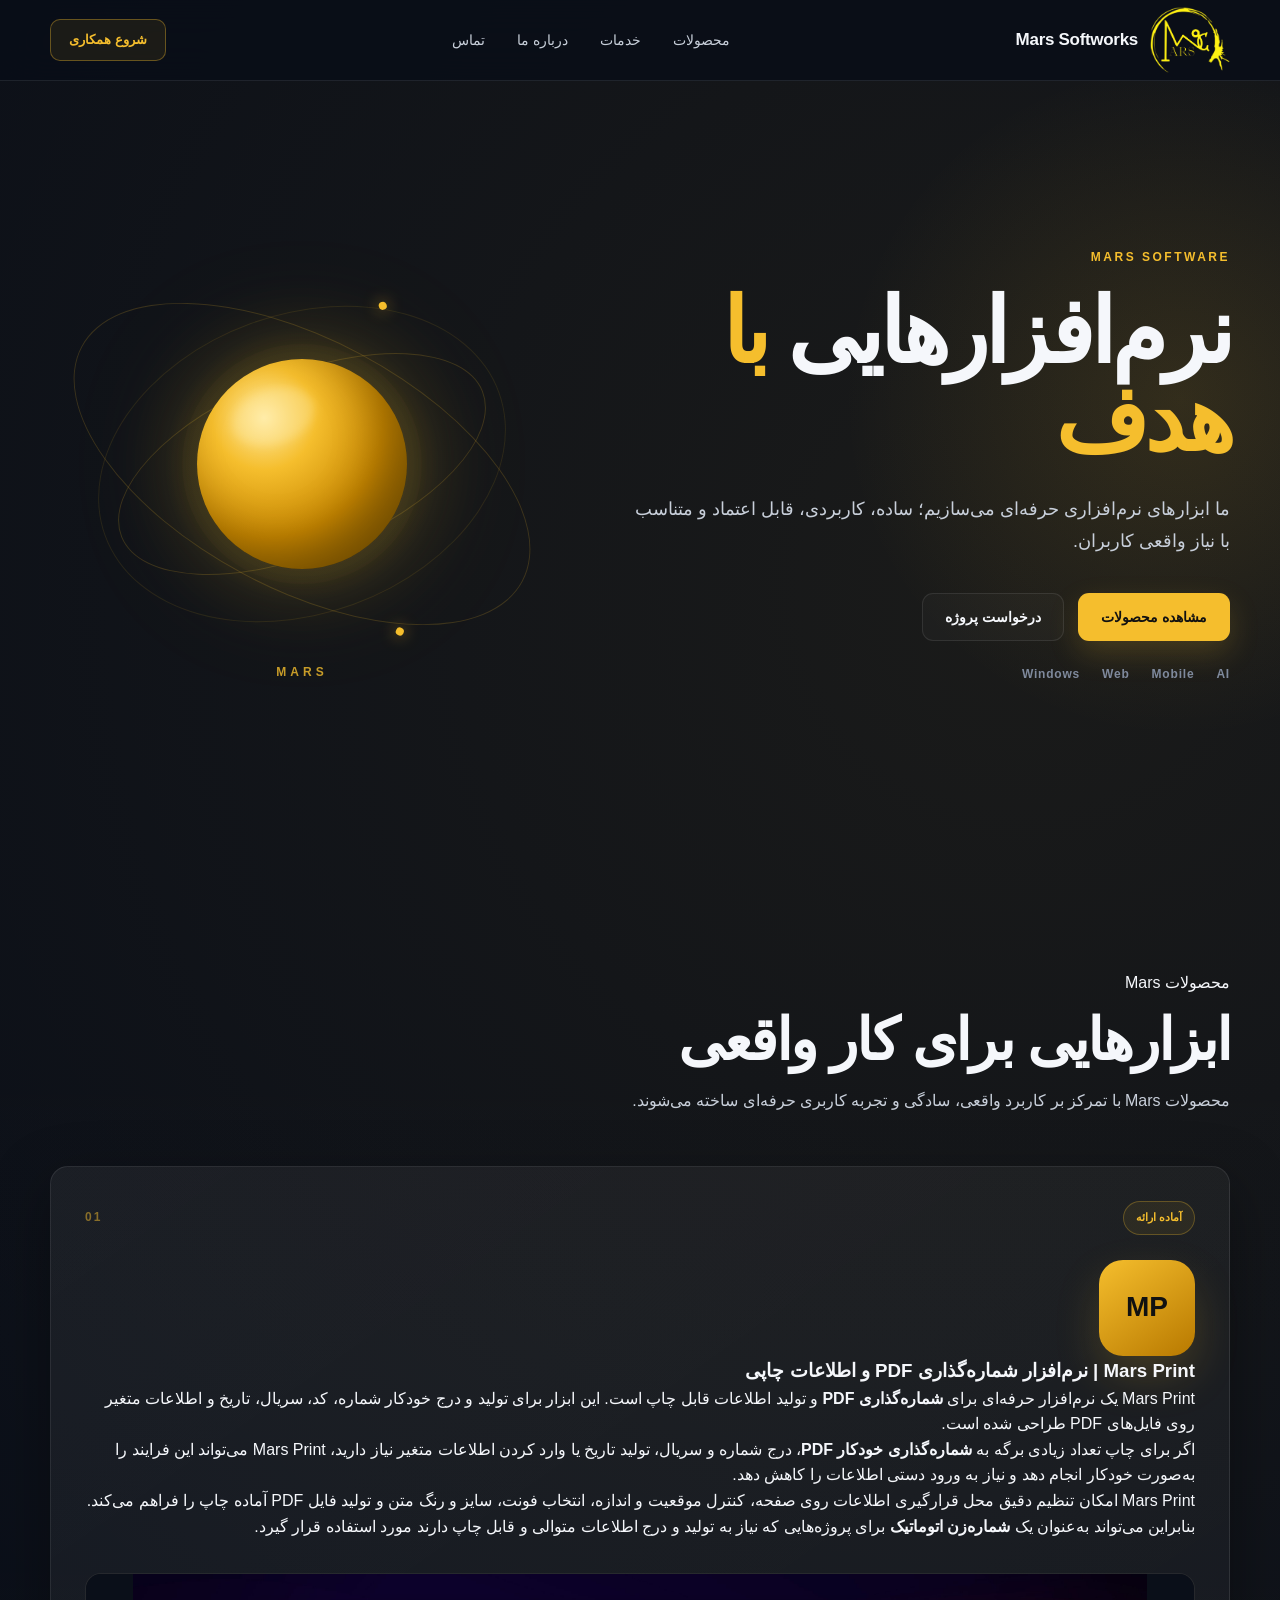
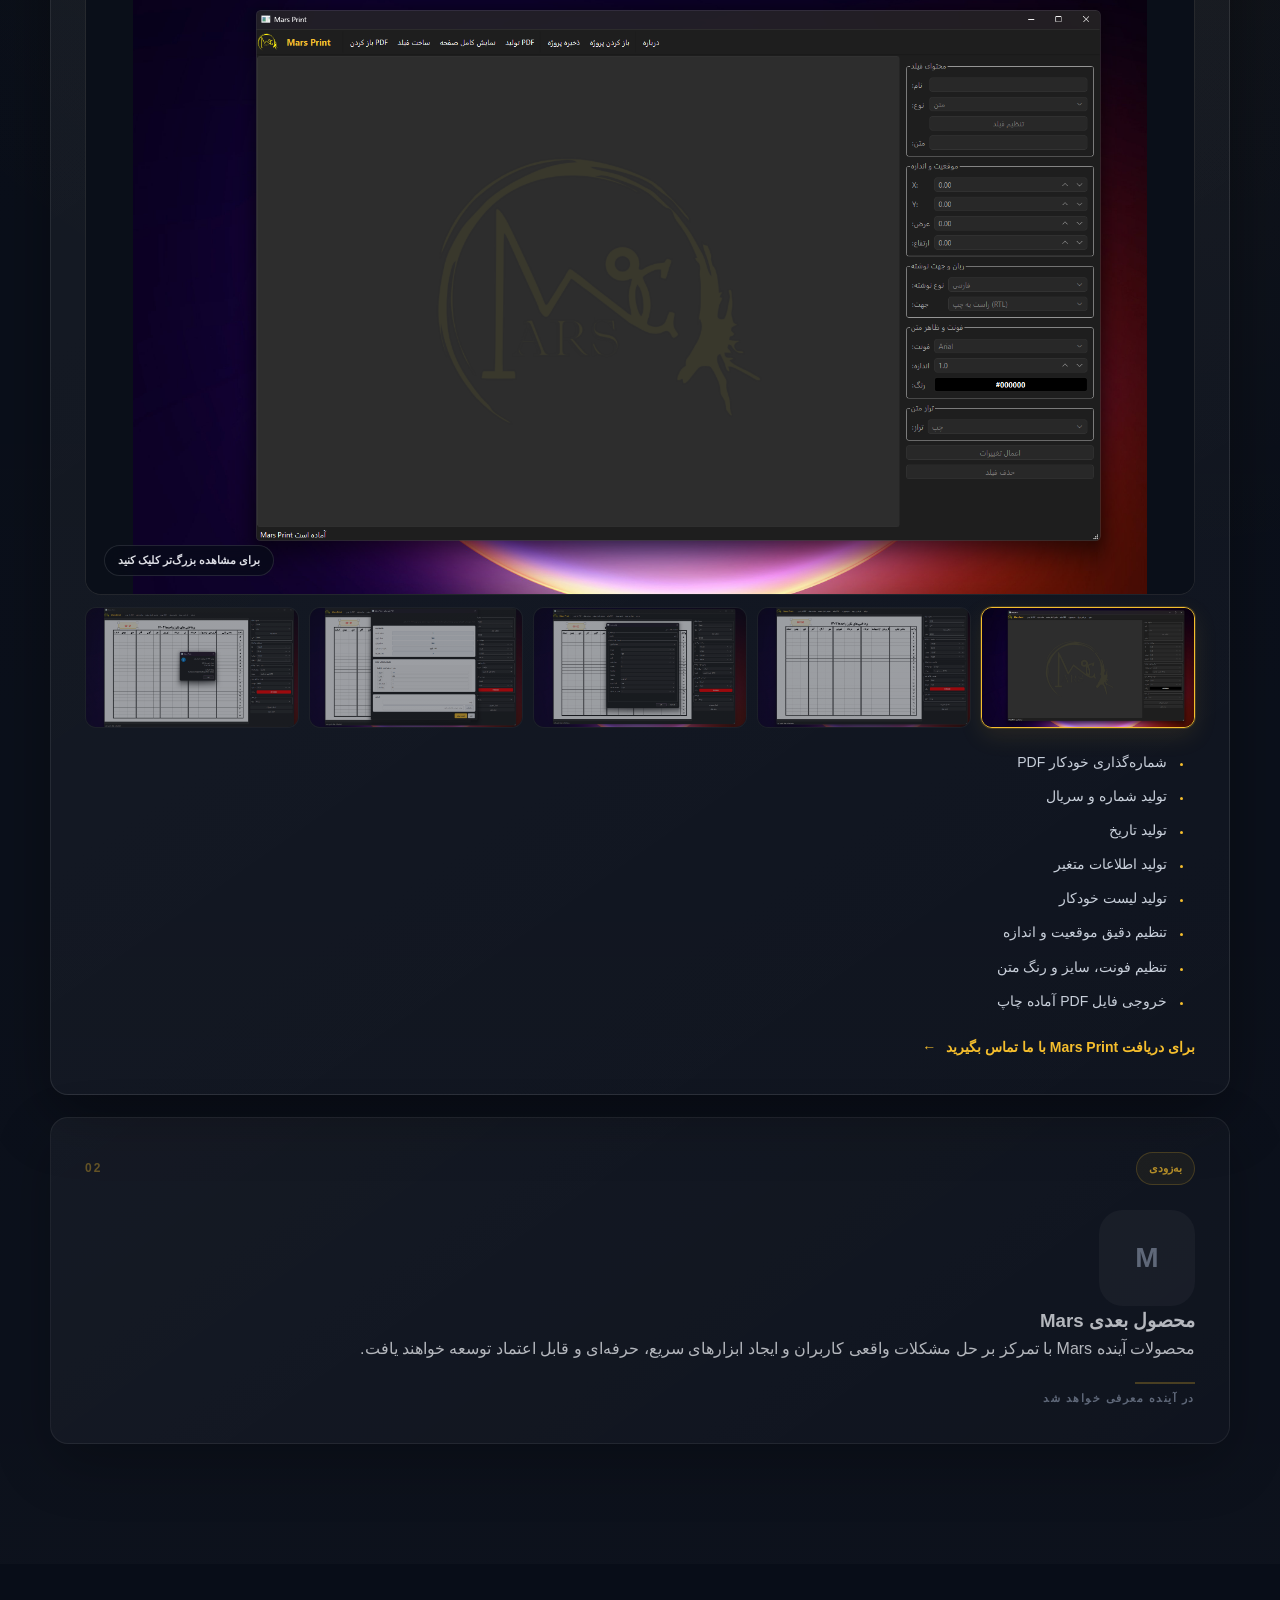
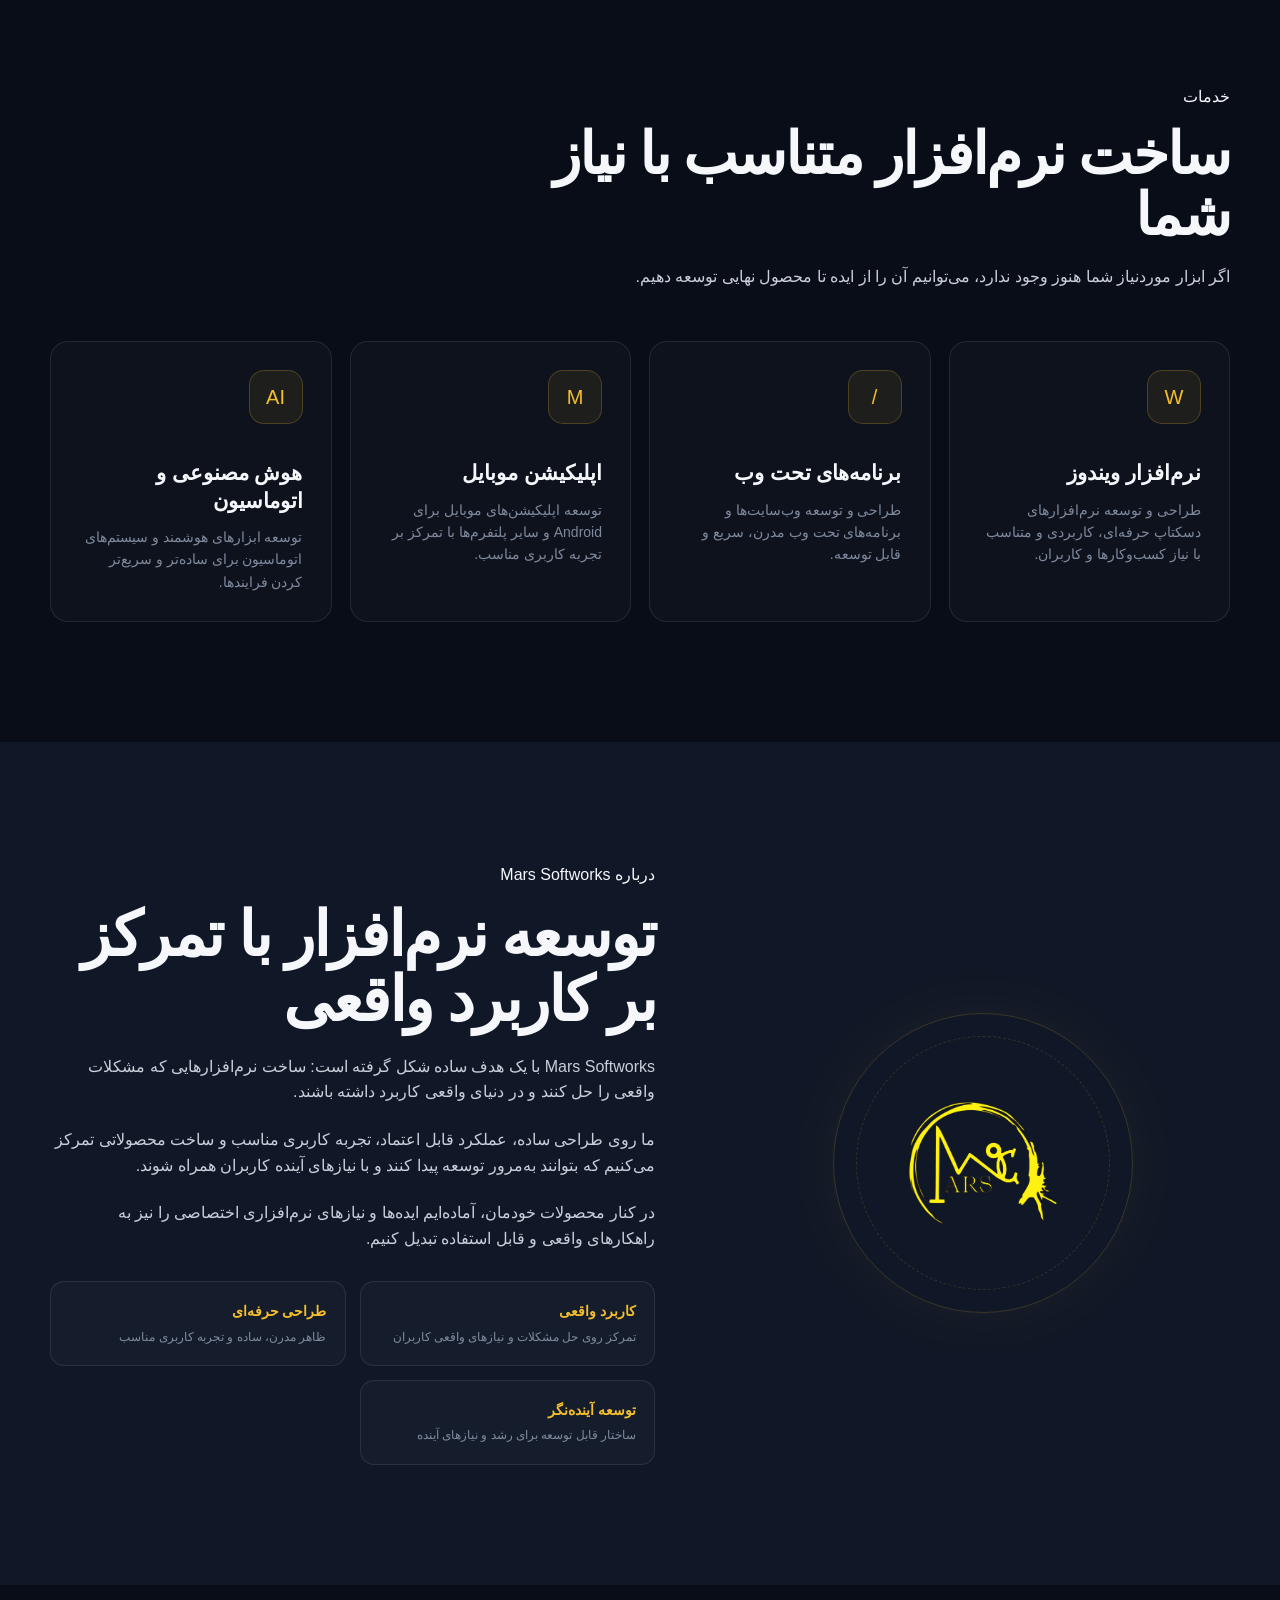
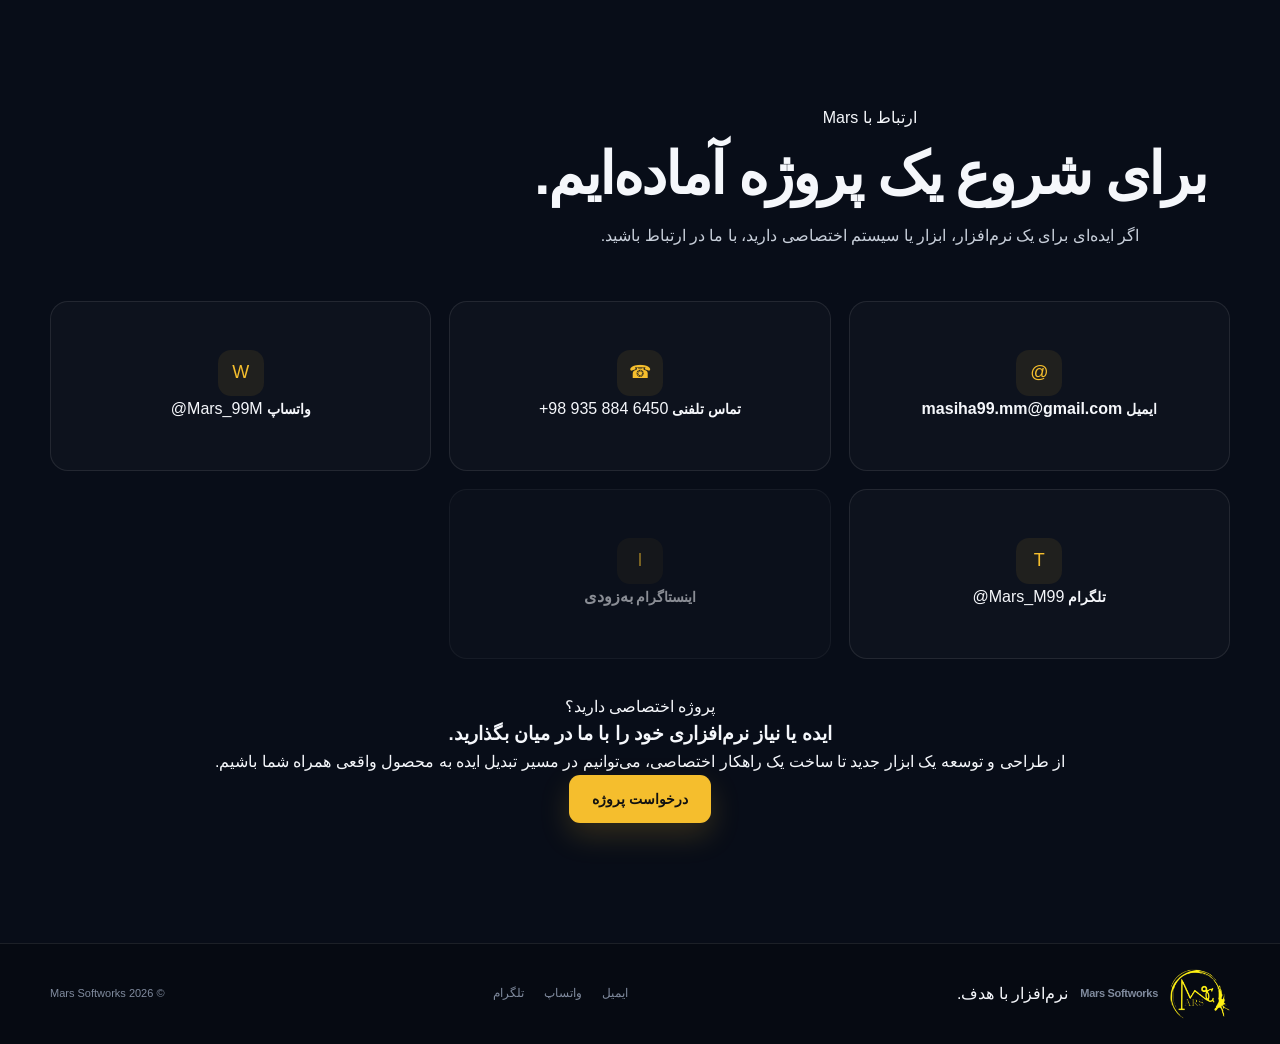
==== commit 4f438383: "Improve Mars Print SEO content" ====
--- a/index.html
+++ b/index.html
@@ -1,4 +1,3 @@
-
 <!DOCTYPE html>
 <html lang="fa" dir="rtl">
 
@@ -17,7 +16,7 @@
 
     <meta
         name="description"
-        content="Mars Softworks توسعه‌دهنده نرم‌افزارهای حرفه‌ای ویندوز، وب، موبایل و راهکارهای هوشمند است. Mars Print، نرم‌افزار شماره‌گذاری و تولید اطلاعات قابل چاپ، یکی از محصولات Mars است."
+        content="Mars Softworks توسعه‌دهنده نرم‌افزارهای حرفه‌ای ویندوز، وب، موبایل و راهکارهای هوشمند است. Mars Print، نرم‌افزار شماره‌گذاری PDF و تولید اطلاعات قابل چاپ، یکی از محصولات Mars است."
     >
 
     <meta
@@ -44,6 +43,30 @@
         Mars Softworks | توسعه نرم‌افزار و Mars Print
     </title>
 
+    <link
+        rel="canonical"
+        href="https://mars.masiha99-mm.workers.dev/"
+    >
+
+    <!-- =========================================================
+         Structured Data - Mars Softworks
+         ========================================================= -->
+
+    <script type="application/ld+json">
+    {
+        "@context": "https://schema.org",
+        "@type": "Organization",
+        "name": "Mars Softworks",
+        "url": "https://mars.masiha99-mm.workers.dev/",
+        "logo": "https://mars.masiha99-mm.workers.dev/assets/mars-softworks-logo.png",
+        "email": "masiha99.mm@gmail.com",
+        "telephone": "+989358846450",
+        "sameAs": [
+            "https://wa.me/989358846450",
+            "https://t.me/Mars_M99"
+        ]
+    }
+    </script>
 
     <!-- =========================================================
          Open Graph
@@ -141,7 +164,7 @@
         "name": "Mars Print",
         "applicationCategory": "BusinessApplication",
         "operatingSystem": "Windows",
-        "description": "نرم‌افزار حرفه‌ای برای تولید، تنظیم و درج شماره، کد، سریال، تاریخ و اطلاعات قابل چاپ و ایجاد فایل PDF آماده چاپ.",
+        "description": "نرم‌افزار حرفه‌ای برای شماره‌گذاری PDF، تولید و درج شماره، کد، سریال، تاریخ و اطلاعات متغیر و ایجاد فایل PDF آماده چاپ.",
         "publisher": {
             "@type": "Organization",
             "name": "Mars Softworks"
@@ -432,23 +455,34 @@
 
 
                         <h3>
-                            Mars Print | نرم‌افزار شماره‌گذاری و اطلاعات چاپی
+                            Mars Print | نرم‌افزار شماره‌گذاری PDF و اطلاعات چاپی
                         </h3>
 
 
                         <p>
-                            Mars Print یک نرم‌افزار حرفه‌ای برای تولید و تنظیم اطلاعات قابل چاپ است.
-                            با استفاده از این ابزار می‌توانید شماره، کد، سریال، تاریخ و لیست‌های مختلف
-                            را به‌صورت خودکار تولید و روی فایل PDF درج کنید.
-                            همچنین امکان تنظیم گرافیکی فیلدها، کنترل دقیق موقعیت و اندازه،
-                            تنظیم فونت، سایز و رنگ متن و ایجاد فایل PDF آماده چاپ فراهم شده است.
+                            Mars Print یک نرم‌افزار حرفه‌ای برای
+                            <strong>شماره‌گذاری PDF</strong> و تولید اطلاعات قابل چاپ است.
+                            این ابزار برای تولید و درج خودکار شماره، کد، سریال، تاریخ و
+                            اطلاعات متغیر روی فایل‌های PDF طراحی شده است.
                         </p>
 
 
                         <p>
-                            اگر برای چاپ تعداد زیادی برگه به شماره‌گذاری یا درج اطلاعات متغیر نیاز دارید،
-                            Mars Print می‌تواند بخش زیادی از این کار را به‌صورت خودکار انجام دهد
-                            و از ورود دستی اطلاعات جلوگیری کند.
+                            اگر برای چاپ تعداد زیادی برگه به
+                            <strong>شماره‌گذاری خودکار PDF</strong>،
+                            درج شماره و سریال، تولید تاریخ یا وارد کردن اطلاعات متغیر
+                            نیاز دارید، Mars Print می‌تواند این فرایند را به‌صورت خودکار
+                            انجام دهد و نیاز به ورود دستی اطلاعات را کاهش دهد.
+                        </p>
+
+
+                        <p>
+                            Mars Print امکان تنظیم دقیق محل قرارگیری اطلاعات روی صفحه،
+                            کنترل موقعیت و اندازه، انتخاب فونت، سایز و رنگ متن و تولید
+                            فایل PDF آماده چاپ را فراهم می‌کند.
+                            بنابراین می‌تواند به‌عنوان یک
+                            <strong>شماره‌زن اتوماتیک</strong> برای پروژه‌هایی که
+                            نیاز به تولید و درج اطلاعات متوالی و قابل چاپ دارند مورد استفاده قرار گیرد.
                         </p>
 
 
@@ -579,7 +613,11 @@
                         <ul class="product-features">
 
                             <li>
-                                تولید شماره
+                                شماره‌گذاری خودکار PDF
+                            </li>
+
+                            <li>
+                                تولید شماره و سریال
                             </li>
 
                             <li>
@@ -587,15 +625,15 @@
                             </li>
 
                             <li>
+                                تولید اطلاعات متغیر
+                            </li>
+
+                            <li>
                                 تولید لیست خودکار
                             </li>
 
                             <li>
-                                تنظیم گرافیکی فیلدها
-                            </li>
-
-                            <li>
-                                کنترل دقیق موقعیت و اندازه
+                                تنظیم دقیق موقعیت و اندازه
                             </li>
 
                             <li>
@@ -603,7 +641,7 @@
                             </li>
 
                             <li>
-                                خروجی فایل PDF
+                                خروجی فایل PDF آماده چاپ
                             </li>
 
                         </ul>
@@ -615,7 +653,7 @@
                             class="product-link"
                         >
 
-                            برای دریافت محصول با ما تماس بگیرید
+                            برای دریافت Mars Print با ما تماس بگیرید
 
                             <span aria-hidden="true">
                                 ←
@@ -1345,5 +1383,4 @@
 
 </body>
 
-</html>
-
+</html>
